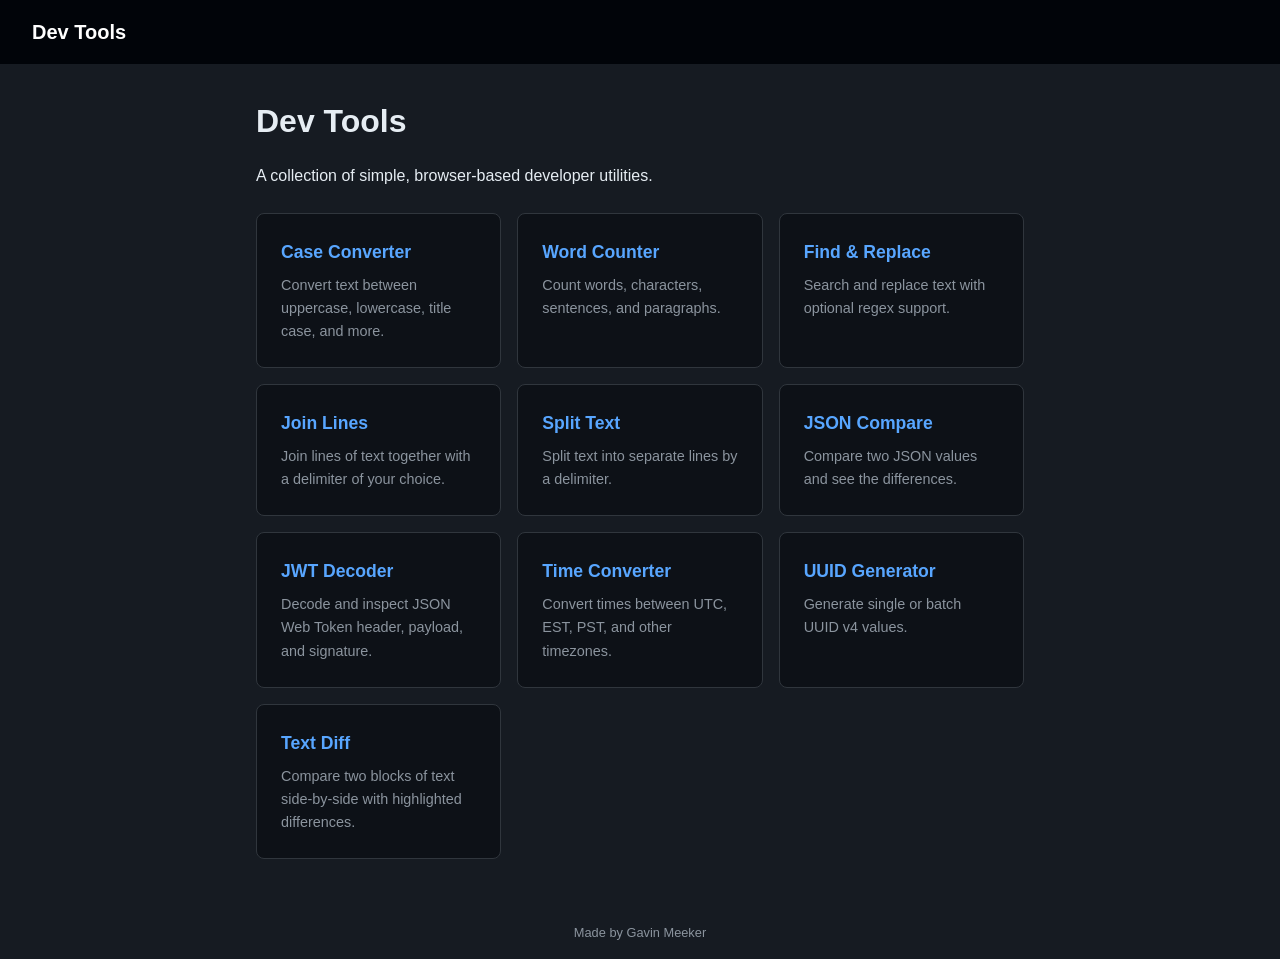
==== index.html @ 6269733f "init commit" ====
<!DOCTYPE html>
<html lang="en">
<head>
  <meta charset="UTF-8">
  <meta name="viewport" content="width=device-width, initial-scale=1.0">
  <title>Dev Tools</title>
  <link rel="stylesheet" href="styles.css">
</head>
<body>
  <header>
    <span class="site-title">Dev Tools</span>
  </header>

  <main>
    <h1>Dev Tools</h1>
    <p>A collection of simple, browser-based developer utilities.</p>

    <div class="tool-grid">
      <a class="tool-card" href="tools/case-converter.html">
        <h2>Case Converter</h2>
        <p>Convert text between uppercase, lowercase, title case, and more.</p>
      </a>
      <a class="tool-card" href="tools/word-counter.html">
        <h2>Word Counter</h2>
        <p>Count words, characters, sentences, and paragraphs.</p>
      </a>
      <a class="tool-card" href="tools/find-and-replace.html">
        <h2>Find &amp; Replace</h2>
        <p>Search and replace text with optional regex support.</p>
      </a>
      <a class="tool-card" href="tools/join-lines.html">
        <h2>Join Lines</h2>
        <p>Join lines of text together with a delimiter of your choice.</p>
      </a>
      <a class="tool-card" href="tools/split-text.html">
        <h2>Split Text</h2>
        <p>Split text into separate lines by a delimiter.</p>
      </a>
      <a class="tool-card" href="tools/json-compare.html">
        <h2>JSON Compare</h2>
        <p>Compare two JSON values and see the differences.</p>
      </a>
      <a class="tool-card" href="tools/jwt-decoder.html">
        <h2>JWT Decoder</h2>
        <p>Decode and inspect JSON Web Token header, payload, and signature.</p>
      </a>
      <a class="tool-card" href="tools/time-converter.html">
        <h2>Time Converter</h2>
        <p>Convert times between UTC, EST, PST, and other timezones.</p>
      </a>
      <a class="tool-card" href="tools/uuid-generator.html">
        <h2>UUID Generator</h2>
        <p>Generate single or batch UUID v4 values.</p>
      </a>
      <a class="tool-card" href="tools/text-diff.html">
        <h2>Text Diff</h2>
        <p>Compare two blocks of text side-by-side with highlighted differences.</p>
      </a>
    </div>
  </main>
<footer>Made by Gavin Meeker</footer>
</body>
</html>
---- styles.css ----
*,
*::before,
*::after {
  box-sizing: border-box;
  margin: 0;
  padding: 0;
}

:root {
  --color-bg: #161b22;
  --color-surface: #0d1117;
  --color-primary: #010409;
  --color-accent: #58a6ff;
  --color-accent-hover: #79b8ff;
  --color-text: #e6edf3;
  --color-text-light: #8b949e;
  --color-border: #30363d;
  --radius: 8px;
}

body {
  font-family: -apple-system, BlinkMacSystemFont, "Segoe UI", Roboto, Helvetica, Arial, sans-serif;
  background: var(--color-bg);
  color: var(--color-text);
  line-height: 1.6;
  min-height: 100vh;
}

header {
  background: var(--color-primary);
  color: white;
  padding: 1rem 2rem;
  display: flex;
  align-items: center;
  gap: 1rem;
}

header a {
  color: white;
  text-decoration: none;
}

header .site-title {
  font-size: 1.25rem;
  font-weight: 700;
}

header nav a {
  font-size: 0.9rem;
  opacity: 0.85;
}

header nav a:hover {
  opacity: 1;
}

main {
  max-width: 800px;
  margin: 2rem auto;
  padding: 0 1rem;
}

h1 {
  margin-bottom: 1rem;
}

/* Home page tool grid */
.tool-grid {
  display: grid;
  grid-template-columns: repeat(auto-fill, minmax(220px, 1fr));
  gap: 1rem;
  margin-top: 1.5rem;
}

.tool-card {
  background: var(--color-surface);
  border: 1px solid var(--color-border);
  border-radius: var(--radius);
  padding: 1.5rem;
  text-decoration: none;
  color: var(--color-text);
  transition: box-shadow 0.15s, border-color 0.15s;
}

.tool-card:hover {
  border-color: var(--color-accent);
  box-shadow: 0 2px 8px rgba(0, 0, 0, 0.4);
}

.tool-card h2 {
  font-size: 1.1rem;
  margin-bottom: 0.5rem;
  color: var(--color-accent);
}

.tool-card p {
  font-size: 0.9rem;
  color: var(--color-text-light);
}

/* Tool page shared styles */
.tool-container {
  background: var(--color-surface);
  border: 1px solid var(--color-border);
  border-radius: var(--radius);
  padding: 2rem;
}

textarea {
  width: 100%;
  min-height: 150px;
  padding: 0.75rem;
  border: 1px solid var(--color-border);
  border-radius: var(--radius);
  font-family: monospace;
  font-size: 0.95rem;
  resize: vertical;
  margin-bottom: 1rem;
  background: var(--color-bg);
  color: var(--color-text);
}

textarea:focus {
  outline: none;
  border-color: var(--color-accent);
}

input[type="text"] {
  background: var(--color-bg);
  color: var(--color-text);
}

.output-area pre {
  color: var(--color-text);
}

button {
  background: var(--color-accent);
  color: white;
  border: none;
  padding: 0.6rem 1.25rem;
  border-radius: var(--radius);
  font-size: 0.95rem;
  cursor: pointer;
  transition: background 0.15s;
}

button:hover {
  background: var(--color-accent-hover);
}

.btn-row {
  display: flex;
  gap: 0.5rem;
  flex-wrap: wrap;
  margin-bottom: 1rem;
}

label {
  display: block;
  font-weight: 600;
  margin-bottom: 0.35rem;
}

.output-area {
  margin-top: 1rem;
}

.output-area pre {
  background: var(--color-bg);
  border: 1px solid var(--color-border);
  border-radius: var(--radius);
  padding: 0.75rem;
  white-space: pre-wrap;
  word-wrap: break-word;
  font-size: 0.95rem;
  min-height: 80px;
}

footer {
  text-align: center;
  padding: 2rem 1rem 1rem;
  font-size: 0.8rem;
  color: var(--color-text-light);
}
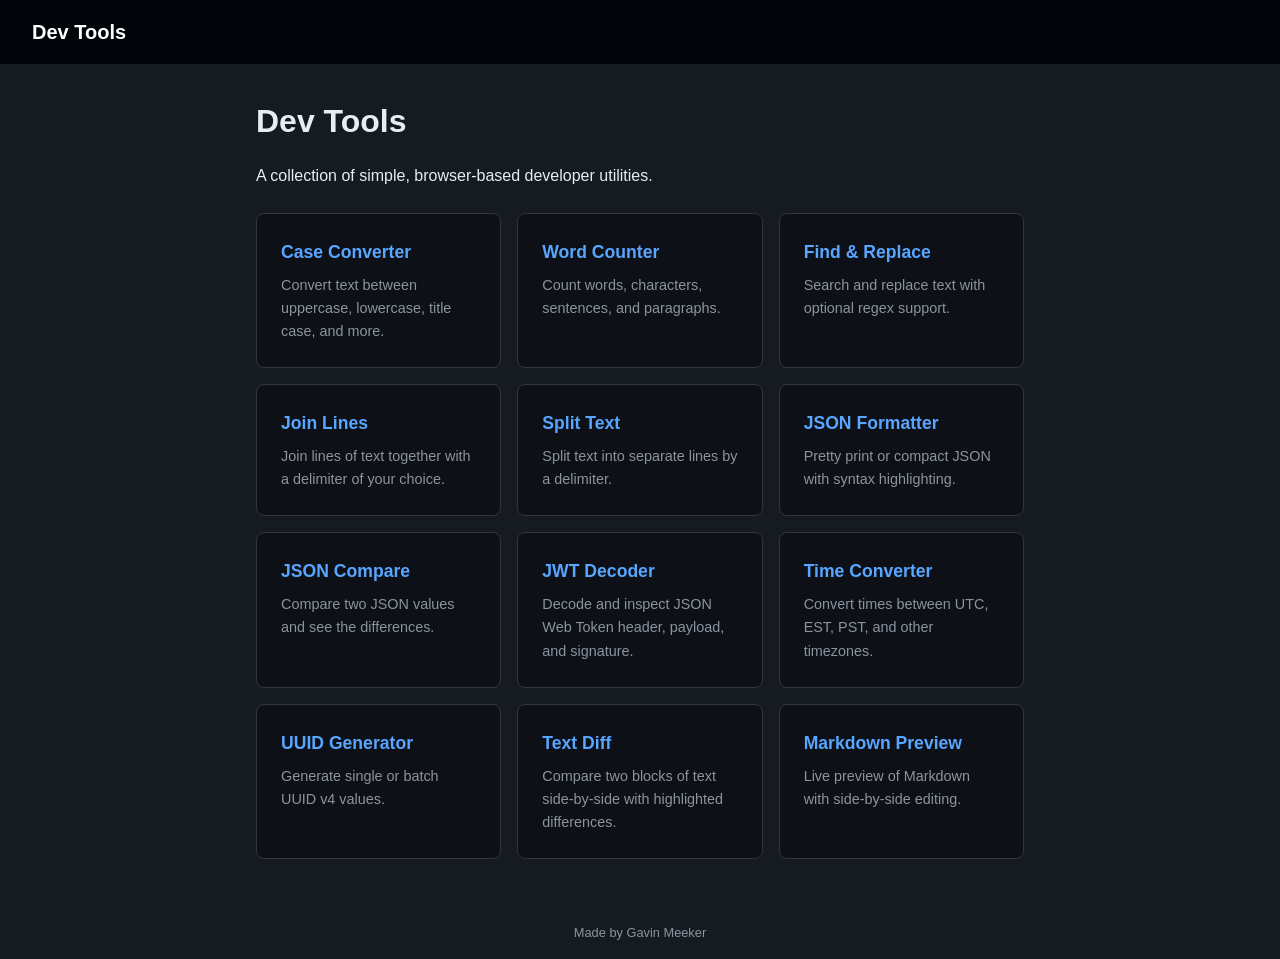
==== commit 52de5375: "add json formatter and md preview" ====
--- a/index.html
+++ b/index.html
@@ -36,6 +36,10 @@
         <h2>Split Text</h2>
         <p>Split text into separate lines by a delimiter.</p>
       </a>
+      <a class="tool-card" href="tools/json-formatter.html">
+        <h2>JSON Formatter</h2>
+        <p>Pretty print or compact JSON with syntax highlighting.</p>
+      </a>
       <a class="tool-card" href="tools/json-compare.html">
         <h2>JSON Compare</h2>
         <p>Compare two JSON values and see the differences.</p>
@@ -56,6 +60,10 @@
         <h2>Text Diff</h2>
         <p>Compare two blocks of text side-by-side with highlighted differences.</p>
       </a>
+      <a class="tool-card" href="tools/markdown-preview.html">
+        <h2>Markdown Preview</h2>
+        <p>Live preview of Markdown with side-by-side editing.</p>
+      </a>
     </div>
   </main>
 <footer>Made by Gavin Meeker</footer>
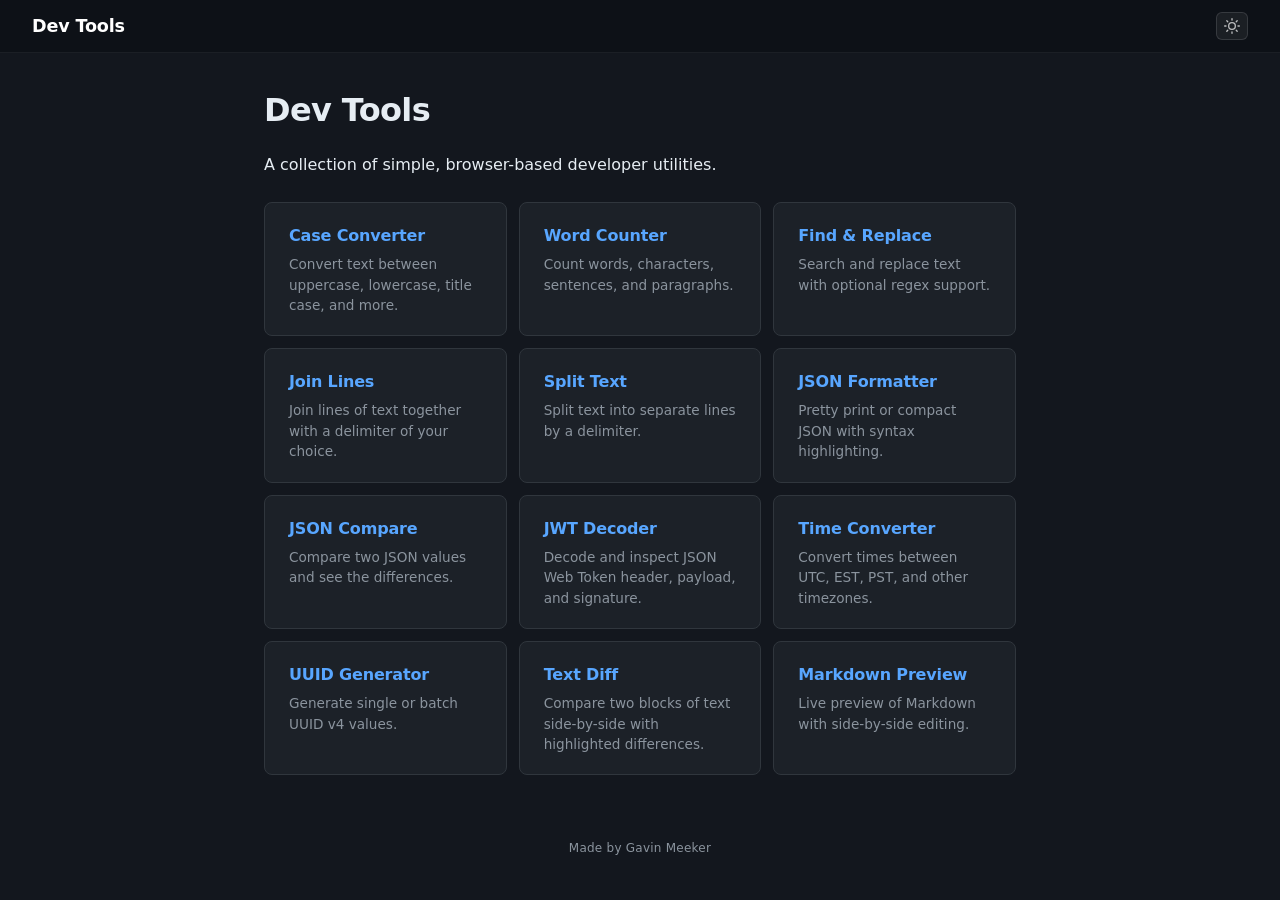
==== commit d3e19850: "bunch of stuff" ====
--- a/index.html
+++ b/index.html
@@ -4,11 +4,14 @@
   <meta charset="UTF-8">
   <meta name="viewport" content="width=device-width, initial-scale=1.0">
   <title>Dev Tools</title>
+  <link rel="icon" href="favicon.svg" type="image/svg+xml">
   <link rel="stylesheet" href="styles.css">
 </head>
 <body>
   <header>
     <span class="site-title">Dev Tools</span>
+    <span class="header-spacer"></span>
+    <button class="theme-toggle" id="theme-toggle" title="Toggle theme"></button>
   </header>
 
   <main>
@@ -66,6 +69,7 @@
       </a>
     </div>
   </main>
-<footer>Made by Gavin Meeker</footer>
+  <footer>Made by Gavin Meeker</footer>
+  <script src="shared.js"></script>
 </body>
 </html>
--- a/styles.css
+++ b/styles.css
@@ -6,33 +6,117 @@
   padding: 0;
 }
 
+/* ---- Theme variables ---- */
 :root {
-  --color-bg: #161b22;
-  --color-surface: #0d1117;
-  --color-primary: #010409;
+  --color-bg: #13171e;
+  --color-surface: #1c2128;
+  --color-primary: #0d1117;
   --color-accent: #58a6ff;
   --color-accent-hover: #79b8ff;
   --color-text: #e6edf3;
   --color-text-light: #8b949e;
   --color-border: #30363d;
+  --color-shadow: rgba(0, 0, 0, 0.4);
   --radius: 8px;
+
+  /* Code blocks */
+  --color-code-bg: #161b22;
+  --color-code-inline: #f0883e;
+
+  /* Diff */
+  --color-diff-added-bg: #0f2d1a;
+  --color-diff-added-num: #133a1f;
+  --color-diff-added-text: #3fb950;
+  --color-diff-removed-bg: #3d1214;
+  --color-diff-removed-num: #4d1519;
+  --color-diff-removed-text: #f85149;
+  --color-diff-empty: #161b22;
+
+  /* JSON syntax */
+  --color-json-key: #ffb074;
+  --color-json-string: #a5d6ff;
+  --color-json-number: #79c0ff;
+  --color-json-bool: #f85149;
+  --color-json-null: #8b949e;
+
+  /* JWT panels */
+  --color-jwt-header-bg: #1e3a5f;
+  --color-jwt-header-text: #79b8ff;
+  --color-jwt-payload-bg: #2d1b69;
+  --color-jwt-payload-text: #b392f0;
+  --color-jwt-signature-bg: #5c1a3e;
+  --color-jwt-signature-text: #f097b2;
+
+  /* Status */
+  --color-error: #f85149;
+  --color-success: #3fb950;
+  --color-success-bg: #0f2d1a;
+  --color-error-bg: #3d1214;
+}
+
+[data-theme="light"] {
+  --color-bg: #f0f2f5;
+  --color-surface: #ffffff;
+  --color-primary: #1c2128;
+  --color-accent: #2563eb;
+  --color-accent-hover: #1d4ed8;
+  --color-text: #1f2937;
+  --color-text-light: #6b7280;
+  --color-border: #d1d5db;
+  --color-shadow: rgba(0, 0, 0, 0.08);
+
+  /* Code blocks */
+  --color-code-bg: #f6f8fa;
+  --color-code-inline: #d35400;
+
+  /* Diff */
+  --color-diff-added-bg: #dafbe1;
+  --color-diff-added-num: #c6f2cf;
+  --color-diff-added-text: #116329;
+  --color-diff-removed-bg: #ffebe9;
+  --color-diff-removed-num: #ffd7d5;
+  --color-diff-removed-text: #82071e;
+  --color-diff-empty: #f6f8fa;
+
+  /* JSON syntax */
+  --color-json-key: #953800;
+  --color-json-string: #0550ae;
+  --color-json-number: #0550ae;
+  --color-json-bool: #cf222e;
+  --color-json-null: #6e7781;
+
+  /* JWT panels */
+  --color-jwt-header-bg: #dbeafe;
+  --color-jwt-header-text: #1e40af;
+  --color-jwt-payload-bg: #ede9fe;
+  --color-jwt-payload-text: #5b21b6;
+  --color-jwt-signature-bg: #fce7f3;
+  --color-jwt-signature-text: #9d174d;
+
+  /* Status */
+  --color-error: #dc2626;
+  --color-success: #16a34a;
+  --color-success-bg: #dcfce7;
+  --color-error-bg: #fef2f2;
 }
 
 body {
-  font-family: -apple-system, BlinkMacSystemFont, "Segoe UI", Roboto, Helvetica, Arial, sans-serif;
+  font-family: -apple-system, BlinkMacSystemFont, "Segoe UI", system-ui, Roboto, Helvetica, Arial, sans-serif;
   background: var(--color-bg);
   color: var(--color-text);
   line-height: 1.6;
   min-height: 100vh;
 }
 
+/* ---- Header ---- */
 header {
   background: var(--color-primary);
   color: white;
-  padding: 1rem 2rem;
+  padding: 0.75rem 2rem;
   display: flex;
   align-items: center;
   gap: 1rem;
+  border-bottom: 1px solid rgba(255, 255, 255, 0.06);
 }
 
 header a {
@@ -41,34 +125,141 @@
 }
 
 header .site-title {
-  font-size: 1.25rem;
+  font-size: 1.1rem;
   font-weight: 700;
-}
-
-header nav a {
-  font-size: 0.9rem;
-  opacity: 0.85;
-}
-
-header nav a:hover {
+  letter-spacing: -0.01em;
+}
+
+header .back-link {
+  display: flex;
+  align-items: center;
+  gap: 0.35rem;
+  font-size: 0.85rem;
+  opacity: 0.7;
+  transition: opacity 0.15s;
+}
+
+header .back-link:hover {
   opacity: 1;
 }
 
+header .back-link svg {
+  width: 15px;
+  height: 15px;
+  fill: none;
+  stroke: currentColor;
+  stroke-width: 2;
+  stroke-linecap: round;
+  stroke-linejoin: round;
+}
+
+.header-spacer {
+  flex: 1;
+}
+
+/* Theme toggle */
+.theme-toggle {
+  background: rgba(255, 255, 255, 0.06);
+  border: 1px solid rgba(255, 255, 255, 0.12);
+  border-radius: 6px;
+  padding: 5px 7px;
+  cursor: pointer;
+  color: rgba(255, 255, 255, 0.7);
+  display: flex;
+  align-items: center;
+  justify-content: center;
+  transition: background 0.15s, color 0.15s, border-color 0.15s;
+  line-height: 1;
+}
+
+.theme-toggle:hover {
+  background: rgba(255, 255, 255, 0.1);
+  border-color: rgba(255, 255, 255, 0.25);
+  color: white;
+}
+
+.theme-toggle svg {
+  width: 16px;
+  height: 16px;
+  fill: none;
+  stroke: currentColor;
+  stroke-width: 2;
+  stroke-linecap: round;
+  stroke-linejoin: round;
+}
+
+/* ---- Main ---- */
 main {
   max-width: 800px;
   margin: 2rem auto;
-  padding: 0 1rem;
+  padding: 0 1.5rem;
 }
 
 h1 {
   margin-bottom: 1rem;
-}
-
-/* Home page tool grid */
+  font-weight: 700;
+  letter-spacing: -0.02em;
+}
+
+/* ---- Page title bar with share button ---- */
+.page-title-bar {
+  display: flex;
+  align-items: center;
+  justify-content: space-between;
+  margin-bottom: 1rem;
+}
+
+.page-title-bar h1 {
+  margin-bottom: 0;
+}
+
+/* ---- Input wrapper with clear icon ---- */
+.input-wrap {
+  position: relative;
+}
+
+.input-wrap textarea {
+  padding-right: 2.5rem;
+}
+
+.clear-icon {
+  position: absolute;
+  top: 8px;
+  right: 8px;
+  background: var(--color-surface);
+  border: 1px solid var(--color-border);
+  border-radius: 6px;
+  padding: 4px;
+  cursor: pointer;
+  color: var(--color-text-light);
+  display: flex;
+  align-items: center;
+  justify-content: center;
+  transition: color 0.15s, border-color 0.15s, background 0.15s;
+  line-height: 1;
+}
+
+.clear-icon:hover {
+  color: var(--color-error);
+  border-color: var(--color-error);
+  background: var(--color-bg);
+}
+
+.clear-icon svg {
+  width: 14px;
+  height: 14px;
+  fill: none;
+  stroke: currentColor;
+  stroke-width: 2;
+  stroke-linecap: round;
+  stroke-linejoin: round;
+}
+
+/* ---- Home page tool grid ---- */
 .tool-grid {
   display: grid;
-  grid-template-columns: repeat(auto-fill, minmax(220px, 1fr));
-  gap: 1rem;
+  grid-template-columns: repeat(auto-fill, minmax(240px, 1fr));
+  gap: 0.75rem;
   margin-top: 1.5rem;
 }
 
@@ -76,34 +267,38 @@
   background: var(--color-surface);
   border: 1px solid var(--color-border);
   border-radius: var(--radius);
-  padding: 1.5rem;
+  padding: 1.25rem 1.5rem;
   text-decoration: none;
   color: var(--color-text);
-  transition: box-shadow 0.15s, border-color 0.15s;
+  transition: border-color 0.2s, box-shadow 0.2s, transform 0.2s;
 }
 
 .tool-card:hover {
   border-color: var(--color-accent);
-  box-shadow: 0 2px 8px rgba(0, 0, 0, 0.4);
+  box-shadow: 0 4px 16px var(--color-shadow);
+  transform: translateY(-1px);
 }
 
 .tool-card h2 {
-  font-size: 1.1rem;
-  margin-bottom: 0.5rem;
+  font-size: 1rem;
+  font-weight: 600;
+  margin-bottom: 0.35rem;
   color: var(--color-accent);
+  letter-spacing: -0.01em;
 }
 
 .tool-card p {
-  font-size: 0.9rem;
-  color: var(--color-text-light);
-}
-
-/* Tool page shared styles */
+  font-size: 0.85rem;
+  color: var(--color-text-light);
+  line-height: 1.5;
+}
+
+/* ---- Tool page shared styles ---- */
 .tool-container {
   background: var(--color-surface);
   border: 1px solid var(--color-border);
   border-radius: var(--radius);
-  padding: 2rem;
+  padding: 1.5rem;
 }
 
 textarea {
@@ -112,22 +307,47 @@
   padding: 0.75rem;
   border: 1px solid var(--color-border);
   border-radius: var(--radius);
-  font-family: monospace;
-  font-size: 0.95rem;
+  font-family: ui-monospace, "SF Mono", "Cascadia Code", Menlo, Consolas, monospace;
+  font-size: 0.9rem;
   resize: vertical;
   margin-bottom: 1rem;
   background: var(--color-bg);
   color: var(--color-text);
+  transition: border-color 0.15s, box-shadow 0.15s;
 }
 
 textarea:focus {
   outline: none;
   border-color: var(--color-accent);
-}
-
-input[type="text"] {
-  background: var(--color-bg);
-  color: var(--color-text);
+  box-shadow: 0 0 0 3px rgba(88, 166, 255, 0.15);
+}
+
+[data-theme="light"] textarea:focus {
+  box-shadow: 0 0 0 3px rgba(37, 99, 235, 0.12);
+}
+
+input[type="text"],
+input[type="number"],
+select {
+  background: var(--color-bg);
+  color: var(--color-text);
+  border: 1px solid var(--color-border);
+  border-radius: var(--radius);
+  transition: border-color 0.15s, box-shadow 0.15s;
+}
+
+input[type="text"]:focus,
+input[type="number"]:focus,
+select:focus {
+  outline: none;
+  border-color: var(--color-accent);
+  box-shadow: 0 0 0 3px rgba(88, 166, 255, 0.15);
+}
+
+[data-theme="light"] input[type="text"]:focus,
+[data-theme="light"] input[type="number"]:focus,
+[data-theme="light"] select:focus {
+  box-shadow: 0 0 0 3px rgba(37, 99, 235, 0.12);
 }
 
 .output-area pre {
@@ -138,15 +358,20 @@
   background: var(--color-accent);
   color: white;
   border: none;
-  padding: 0.6rem 1.25rem;
-  border-radius: var(--radius);
-  font-size: 0.95rem;
+  padding: 0.5rem 1.1rem;
+  border-radius: 6px;
+  font-size: 0.9rem;
+  font-weight: 500;
   cursor: pointer;
-  transition: background 0.15s;
+  transition: background 0.15s, transform 0.1s;
 }
 
 button:hover {
   background: var(--color-accent-hover);
+}
+
+button:active {
+  transform: scale(0.97);
 }
 
 .btn-row {
@@ -159,7 +384,11 @@
 label {
   display: block;
   font-weight: 600;
+  font-size: 0.85rem;
   margin-bottom: 0.35rem;
+  color: var(--color-text-light);
+  letter-spacing: 0.01em;
+  text-transform: uppercase;
 }
 
 .output-area {
@@ -173,13 +402,187 @@
   padding: 0.75rem;
   white-space: pre-wrap;
   word-wrap: break-word;
-  font-size: 0.95rem;
+  font-family: ui-monospace, "SF Mono", "Cascadia Code", Menlo, Consolas, monospace;
+  font-size: 0.9rem;
   min-height: 80px;
 }
 
+/* ---- Copy icon ---- */
+.output-wrap {
+  position: relative;
+}
+
+.copy-icon {
+  position: absolute;
+  top: 8px;
+  right: 8px;
+  background: var(--color-surface);
+  border: 1px solid var(--color-border);
+  border-radius: 6px;
+  padding: 5px;
+  cursor: pointer;
+  color: var(--color-text-light);
+  display: flex;
+  align-items: center;
+  justify-content: center;
+  transition: color 0.15s, border-color 0.15s, background 0.15s;
+  line-height: 1;
+}
+
+.copy-icon:hover {
+  color: var(--color-text);
+  border-color: var(--color-text-light);
+  background: var(--color-bg);
+}
+
+.copy-icon.copied {
+  color: var(--color-success);
+  border-color: var(--color-success);
+}
+
+.copy-icon svg {
+  width: 15px;
+  height: 15px;
+  fill: none;
+  stroke: currentColor;
+  stroke-width: 2;
+  stroke-linecap: round;
+  stroke-linejoin: round;
+}
+
+/* ---- Clear / secondary button ---- */
+.btn-clear {
+  background: transparent;
+  color: var(--color-text-light);
+  border: 1px solid var(--color-border);
+  padding: 0.5rem 1rem;
+  font-size: 0.85rem;
+}
+
+.btn-clear:hover {
+  color: var(--color-text);
+  border-color: var(--color-text-light);
+  background: transparent;
+}
+
+/* ---- Toast ---- */
+.toast {
+  position: fixed;
+  top: 1rem;
+  right: 1rem;
+  transform: translateX(20px);
+  background: var(--color-surface);
+  color: var(--color-text);
+  border: 1px solid var(--color-border);
+  border-radius: var(--radius);
+  padding: 0.55rem 1.1rem;
+  font-size: 0.85rem;
+  opacity: 0;
+  pointer-events: none;
+  transition: opacity 0.2s, transform 0.2s;
+  z-index: 1000;
+  box-shadow: 0 8px 24px var(--color-shadow);
+}
+
+.toast.show {
+  opacity: 1;
+  transform: translateX(0);
+}
+
+/* ---- Footer ---- */
 footer {
   text-align: center;
-  padding: 2rem 1rem 1rem;
+  padding: 2rem 1rem 1.5rem;
+  font-size: 0.75rem;
+  color: var(--color-text-light);
+  letter-spacing: 0.02em;
+}
+
+/* ---- Shared status colors ---- */
+.error-msg {
+  color: var(--color-error);
+  font-weight: 600;
+  margin-top: 0.5rem;
+}
+
+.match-msg {
+  color: var(--color-success);
+  font-weight: 600;
+  margin-top: 0.5rem;
+}
+
+/* ---- Shared diff styles ---- */
+.diff-view {
+  display: grid;
+  grid-template-columns: 1fr 1fr;
+  border: 1px solid var(--color-border);
+  border-radius: var(--radius);
+  overflow: auto;
+  margin-top: 0.5rem;
+}
+
+.diff-side {
+  overflow: auto;
+}
+
+.diff-side:first-child {
+  border-right: 2px solid var(--color-border);
+}
+
+.diff-side-header {
+  font-family: ui-monospace, "SF Mono", "Cascadia Code", Menlo, Consolas, monospace;
   font-size: 0.8rem;
-  color: var(--color-text-light);
-}
+  font-weight: 600;
+  padding: 6px 10px;
+  background: var(--color-bg);
+  border-bottom: 1px solid var(--color-border);
+  color: var(--color-text-light);
+}
+
+.diff-line {
+  display: flex;
+  white-space: pre;
+  line-height: 1.5;
+  font-family: ui-monospace, "SF Mono", "Cascadia Code", Menlo, Consolas, monospace;
+  font-size: 0.85rem;
+  min-height: 1.5em;
+}
+
+.diff-line-num {
+  width: 36px;
+  min-width: 36px;
+  text-align: right;
+  padding: 0 6px 0 4px;
+  color: var(--color-text-light);
+  user-select: none;
+  border-right: 1px solid var(--color-border);
+}
+
+.diff-line-content {
+  padding: 0 8px;
+  flex: 1;
+}
+
+.diff-line.added { background: var(--color-diff-added-bg); }
+.diff-line.added .diff-line-num { background: var(--color-diff-added-num); color: var(--color-diff-added-text); }
+.diff-line.added .diff-line-content { color: var(--color-diff-added-text); }
+
+.diff-line.removed { background: var(--color-diff-removed-bg); }
+.diff-line.removed .diff-line-num { background: var(--color-diff-removed-num); color: var(--color-diff-removed-text); }
+.diff-line.removed .diff-line-content { color: var(--color-diff-removed-text); }
+
+.diff-line.empty { background: var(--color-diff-empty); }
+.diff-line.empty .diff-line-num { background: var(--color-diff-empty); }
+
+.diff-line.unchanged { background: var(--color-surface); }
+
+.diff-summary { margin-bottom: 0.5rem; }
+.diff-stat-added { color: var(--color-diff-added-text); }
+.diff-stat-removed { color: var(--color-diff-removed-text); }
+
+/* ---- Shared JSON syntax colors ---- */
+.json-key { color: var(--color-json-key); }
+.json-string { color: var(--color-json-string); }
+.json-number { color: var(--color-json-number); }
+.json-bool { color: var(--color-json-bool); }
+.json-null { color: var(--color-json-null); }
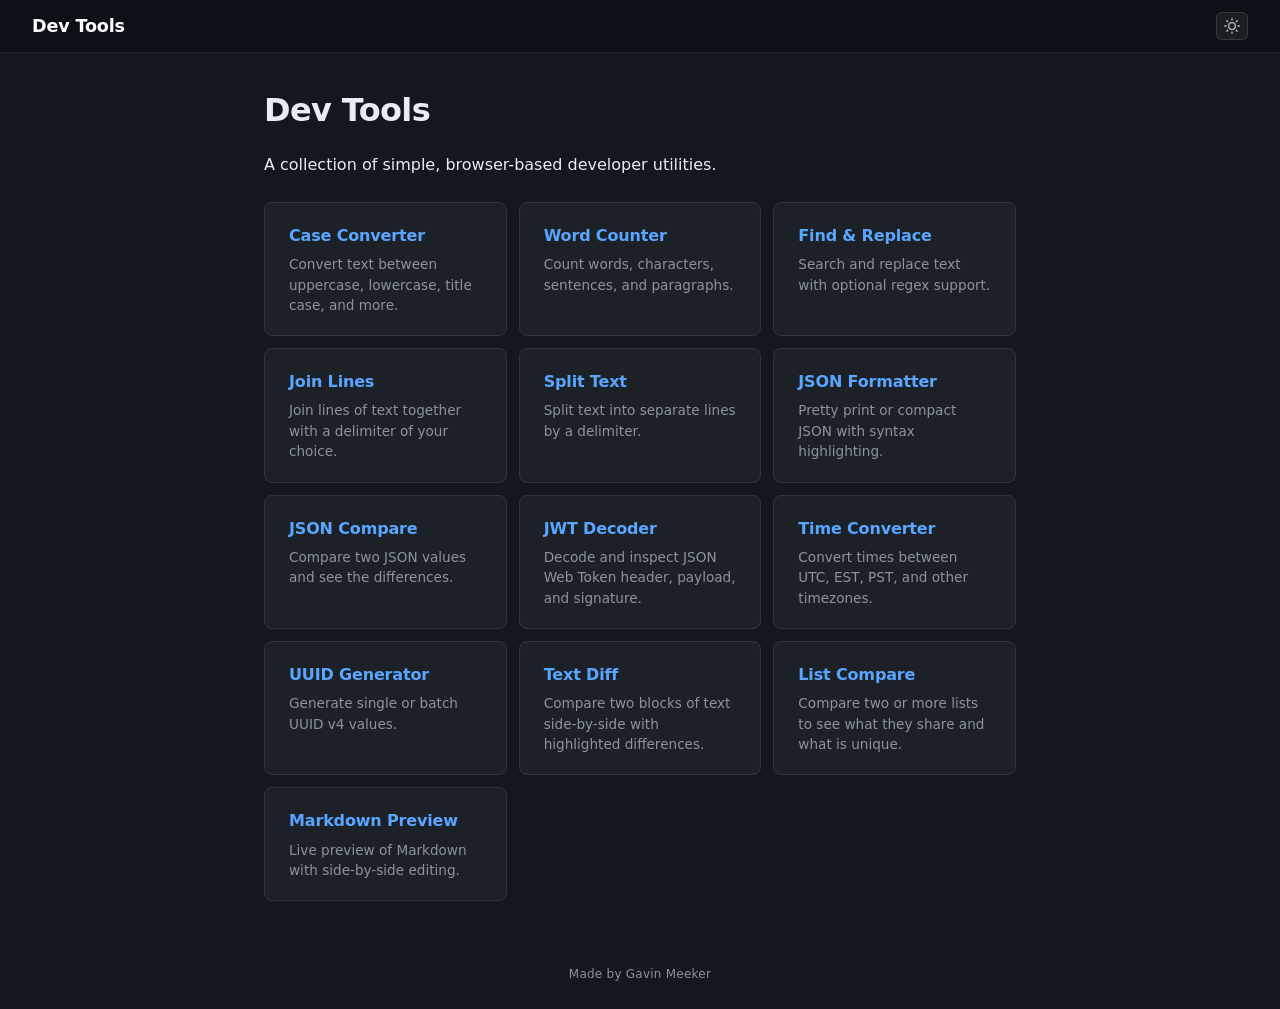
==== commit e0a841b5: "add list compare tool for set comparison across 2-5 lists Compares newline-separated lists as sets, " ====
--- a/index.html
+++ b/index.html
@@ -63,6 +63,10 @@
         <h2>Text Diff</h2>
         <p>Compare two blocks of text side-by-side with highlighted differences.</p>
       </a>
+      <a class="tool-card" href="tools/list-compare.html">
+        <h2>List Compare</h2>
+        <p>Compare two or more lists to see what they share and what is unique.</p>
+      </a>
       <a class="tool-card" href="tools/markdown-preview.html">
         <h2>Markdown Preview</h2>
         <p>Live preview of Markdown with side-by-side editing.</p>
--- a/styles.css
+++ b/styles.css
@@ -27,9 +27,11 @@
   --color-diff-added-bg: #0f2d1a;
   --color-diff-added-num: #133a1f;
   --color-diff-added-text: #3fb950;
+  --color-diff-added-char: rgba(63, 185, 100, 0.4);
   --color-diff-removed-bg: #3d1214;
   --color-diff-removed-num: #4d1519;
   --color-diff-removed-text: #f85149;
+  --color-diff-removed-char: rgba(248, 81, 73, 0.4);
   --color-diff-empty: #161b22;
 
   /* JSON syntax */
@@ -73,9 +75,11 @@
   --color-diff-added-bg: #dafbe1;
   --color-diff-added-num: #c6f2cf;
   --color-diff-added-text: #116329;
+  --color-diff-added-char: rgba(17, 99, 41, 0.25);
   --color-diff-removed-bg: #ffebe9;
   --color-diff-removed-num: #ffd7d5;
   --color-diff-removed-text: #82071e;
+  --color-diff-removed-char: rgba(130, 7, 30, 0.25);
   --color-diff-empty: #f6f8fa;
 
   /* JSON syntax */
@@ -580,6 +584,18 @@
 .diff-stat-added { color: var(--color-diff-added-text); }
 .diff-stat-removed { color: var(--color-diff-removed-text); }
 
+/* Intra-line char highlights inside a paired removed/added line */
+.diff-char-removed {
+  background: var(--color-diff-removed-char);
+  border-radius: 2px;
+  font-weight: 600;
+}
+.diff-char-added {
+  background: var(--color-diff-added-char);
+  border-radius: 2px;
+  font-weight: 600;
+}
+
 /* ---- Shared JSON syntax colors ---- */
 .json-key { color: var(--color-json-key); }
 .json-string { color: var(--color-json-string); }
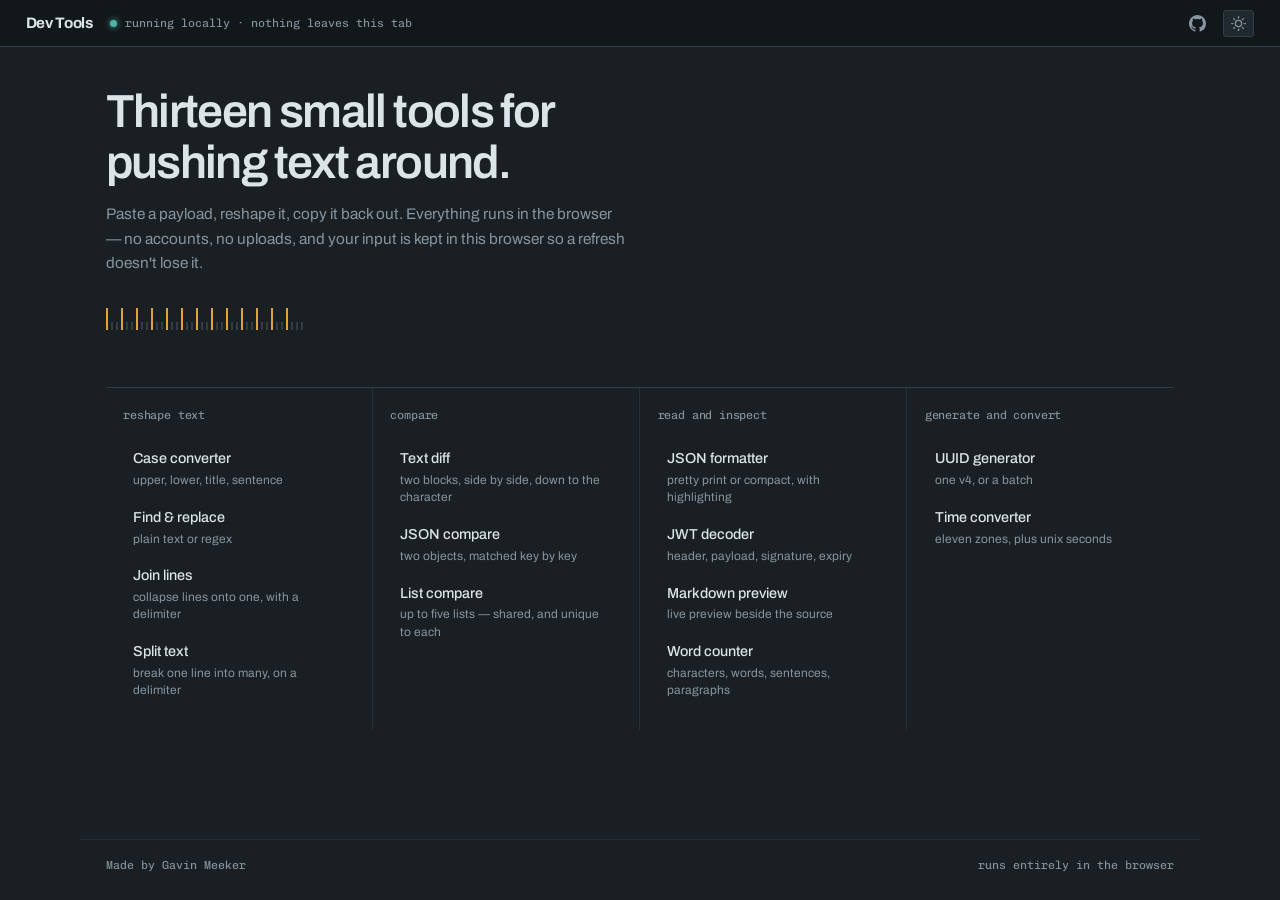
==== commit d6c2db8c: "Redesign site around an instrument-panel visual language The site had no identity of its own: it bor" ====
--- a/index.html
+++ b/index.html
@@ -5,75 +5,66 @@
   <meta name="viewport" content="width=device-width, initial-scale=1.0">
   <title>Dev Tools</title>
   <link rel="icon" href="favicon.svg" type="image/svg+xml">
+  <link rel="preconnect" href="https://fonts.googleapis.com">
+  <link rel="preconnect" href="https://fonts.gstatic.com" crossorigin>
+  <link href="https://fonts.googleapis.com/css2?family=Archivo:wght@400;500;600;700&family=Chivo+Mono:wght@300;400;500&display=swap" rel="stylesheet">
   <link rel="stylesheet" href="styles.css">
 </head>
 <body>
   <header>
     <span class="site-title">Dev Tools</span>
+    <span class="rail-status">running locally · nothing leaves this tab</span>
     <span class="header-spacer"></span>
+    <a class="rail-link" href="https://github.com/gavin-meeker/dev-tools" target="_blank" rel="noopener" title="Source on GitHub" aria-label="Source on GitHub"><svg viewBox="0 0 16 16" aria-hidden="true"><path d="M8 0C3.58 0 0 3.58 0 8c0 3.54 2.29 6.53 5.47 7.59.4.07.55-.17.55-.38 0-.19-.01-.82-.01-1.49-2.01.37-2.53-.49-2.69-.94-.09-.23-.48-.94-.82-1.13-.28-.15-.68-.52-.01-.53.63-.01 1.08.58 1.23.82.72 1.21 1.87.87 2.33.66.07-.52.28-.87.51-1.07-1.78-.2-3.64-.89-3.64-3.95 0-.87.31-1.59.82-2.15-.08-.2-.36-1.02.08-2.12 0 0 .67-.21 2.2.82.64-.18 1.32-.27 2-.27s1.36.09 2 .27c1.53-1.04 2.2-.82 2.2-.82.44 1.1.16 1.92.08 2.12.51.56.82 1.27.82 2.15 0 3.07-1.87 3.75-3.65 3.95.29.25.54.73.54 1.48 0 1.07-.01 1.93-.01 2.2 0 .21.15.46.55.38A8.01 8.01 0 0 0 16 8c0-4.42-3.58-8-8-8Z"/></svg></a>
     <button class="theme-toggle" id="theme-toggle" title="Toggle theme"></button>
   </header>
 
   <main>
-    <h1>Dev Tools</h1>
-    <p>A collection of simple, browser-based developer utilities.</p>
+    <section class="hero">
+      <h1>Thirteen small tools for pushing text around.</h1>
+      <p>Paste a payload, reshape it, copy it back out. Everything runs in the browser — no accounts, no uploads, and your input is kept in this browser so a refresh doesn't lose it.</p>
+      <div class="ticks" aria-hidden="true">
+        <i class="on"></i><i></i><i></i><i class="on"></i><i></i><i></i><i class="on"></i><i></i><i></i><i class="on"></i>
+        <i></i><i></i><i class="on"></i><i></i><i></i><i class="on"></i><i></i><i></i><i class="on"></i><i></i>
+        <i></i><i class="on"></i><i></i><i></i><i class="on"></i><i></i><i></i><i class="on"></i><i></i><i></i>
+        <i class="on"></i><i></i><i></i><i class="on"></i><i></i><i></i><i class="on"></i><i></i><i></i><i></i>
+      </div>
+    </section>
 
-    <div class="tool-grid">
-      <a class="tool-card" href="tools/case-converter.html">
-        <h2>Case Converter</h2>
-        <p>Convert text between uppercase, lowercase, title case, and more.</p>
-      </a>
-      <a class="tool-card" href="tools/word-counter.html">
-        <h2>Word Counter</h2>
-        <p>Count words, characters, sentences, and paragraphs.</p>
-      </a>
-      <a class="tool-card" href="tools/find-and-replace.html">
-        <h2>Find &amp; Replace</h2>
-        <p>Search and replace text with optional regex support.</p>
-      </a>
-      <a class="tool-card" href="tools/join-lines.html">
-        <h2>Join Lines</h2>
-        <p>Join lines of text together with a delimiter of your choice.</p>
-      </a>
-      <a class="tool-card" href="tools/split-text.html">
-        <h2>Split Text</h2>
-        <p>Split text into separate lines by a delimiter.</p>
-      </a>
-      <a class="tool-card" href="tools/json-formatter.html">
-        <h2>JSON Formatter</h2>
-        <p>Pretty print or compact JSON with syntax highlighting.</p>
-      </a>
-      <a class="tool-card" href="tools/json-compare.html">
-        <h2>JSON Compare</h2>
-        <p>Compare two JSON values and see the differences.</p>
-      </a>
-      <a class="tool-card" href="tools/jwt-decoder.html">
-        <h2>JWT Decoder</h2>
-        <p>Decode and inspect JSON Web Token header, payload, and signature.</p>
-      </a>
-      <a class="tool-card" href="tools/time-converter.html">
-        <h2>Time Converter</h2>
-        <p>Convert times between UTC, EST, PST, and other timezones.</p>
-      </a>
-      <a class="tool-card" href="tools/uuid-generator.html">
-        <h2>UUID Generator</h2>
-        <p>Generate single or batch UUID v4 values.</p>
-      </a>
-      <a class="tool-card" href="tools/text-diff.html">
-        <h2>Text Diff</h2>
-        <p>Compare two blocks of text side-by-side with highlighted differences.</p>
-      </a>
-      <a class="tool-card" href="tools/list-compare.html">
-        <h2>List Compare</h2>
-        <p>Compare two or more lists to see what they share and what is unique.</p>
-      </a>
-      <a class="tool-card" href="tools/markdown-preview.html">
-        <h2>Markdown Preview</h2>
-        <p>Live preview of Markdown with side-by-side editing.</p>
-      </a>
-    </div>
+    <nav class="board">
+      <div class="col">
+        <h2>reshape text</h2>
+        <a class="sw" href="tools/case-converter.html"><span class="k">Case converter</span><small>upper, lower, title, sentence</small></a>
+        <a class="sw" href="tools/find-and-replace.html"><span class="k">Find &amp; replace</span><small>plain text or regex</small></a>
+        <a class="sw" href="tools/join-lines.html"><span class="k">Join lines</span><small>collapse lines onto one, with a delimiter</small></a>
+        <a class="sw" href="tools/split-text.html"><span class="k">Split text</span><small>break one line into many, on a delimiter</small></a>
+      </div>
+      <div class="col">
+        <h2>compare</h2>
+        <a class="sw" href="tools/text-diff.html"><span class="k">Text diff</span><small>two blocks, side by side, down to the character</small></a>
+        <a class="sw" href="tools/json-compare.html"><span class="k">JSON compare</span><small>two objects, matched key by key</small></a>
+        <a class="sw" href="tools/list-compare.html"><span class="k">List compare</span><small>up to five lists — shared, and unique to each</small></a>
+      </div>
+      <div class="col">
+        <h2>read and inspect</h2>
+        <a class="sw" href="tools/json-formatter.html"><span class="k">JSON formatter</span><small>pretty print or compact, with highlighting</small></a>
+        <a class="sw" href="tools/jwt-decoder.html"><span class="k">JWT decoder</span><small>header, payload, signature, expiry</small></a>
+        <a class="sw" href="tools/markdown-preview.html"><span class="k">Markdown preview</span><small>live preview beside the source</small></a>
+        <a class="sw" href="tools/word-counter.html"><span class="k">Word counter</span><small>characters, words, sentences, paragraphs</small></a>
+      </div>
+      <div class="col">
+        <h2>generate and convert</h2>
+        <a class="sw" href="tools/uuid-generator.html"><span class="k">UUID generator</span><small>one v4, or a batch</small></a>
+        <a class="sw" href="tools/time-converter.html"><span class="k">Time converter</span><small>eleven zones, plus unix seconds</small></a>
+      </div>
+    </nav>
   </main>
-  <footer>Made by Gavin Meeker</footer>
+
+  <footer>
+    <span>Made by Gavin Meeker</span>
+    <span>runs entirely in the browser</span>
+  </footer>
+
   <script src="shared.js"></script>
 </body>
 </html>
--- a/styles.css
+++ b/styles.css
@@ -1,3 +1,10 @@
+/* ==========================================================================
+   Dev Tools — instrument panel
+   Dark is the default theme; [data-theme="light"] overrides the tokens.
+   Variable names are kept stable because individual tool pages reference
+   them from their own inline <style> blocks.
+   ========================================================================== */
+
 *,
 *::before,
 *::after {
@@ -6,148 +13,260 @@
   padding: 0;
 }
 
-/* ---- Theme variables ---- */
 :root {
-  --color-bg: #13171e;
-  --color-surface: #1c2128;
-  --color-primary: #0d1117;
-  --color-accent: #58a6ff;
-  --color-accent-hover: #79b8ff;
-  --color-text: #e6edf3;
-  --color-text-light: #8b949e;
-  --color-border: #30363d;
-  --color-shadow: rgba(0, 0, 0, 0.4);
-  --radius: 8px;
+  /* Surfaces, from furthest back to deepest recess */
+  --color-bg: #1a1f23;
+  --color-surface: #212930;
+  --color-recess: #12171a;
+  --color-primary: #12171a;
+
+  /* Edges */
+  --color-border: #323c44;
+  --color-border-soft: #262f36;
+
+  /* Type */
+  --color-text: #dde4e8;
+  --color-text-light: #8695a0;
+
+  /* Instrument amber — the one saturated colour in the panel */
+  --color-accent: #e3a13c;
+  --color-accent-hover: #efb257;
+  --color-accent-wash: rgba(227, 161, 60, 0.13);
+  --color-accent-ink: #12171a;
+
+  --color-shadow: rgba(0, 0, 0, 0.45);
+
+  /* Geometry: two radii only — controls and panels */
+  --radius: 4px;
+  --radius-sm: 3px;
+
+  /* Type stacks */
+  --font-sans: "Archivo", system-ui, -apple-system, BlinkMacSystemFont, "Segoe UI", Roboto, Helvetica, Arial, sans-serif;
+  --font-mono: "Chivo Mono", ui-monospace, "SF Mono", "Cascadia Code", Menlo, Consolas, monospace;
 
   /* Code blocks */
-  --color-code-bg: #161b22;
-  --color-code-inline: #f0883e;
-
-  /* Diff */
-  --color-diff-added-bg: #0f2d1a;
-  --color-diff-added-num: #133a1f;
-  --color-diff-added-text: #3fb950;
-  --color-diff-added-char: rgba(63, 185, 100, 0.4);
-  --color-diff-removed-bg: #3d1214;
-  --color-diff-removed-num: #4d1519;
-  --color-diff-removed-text: #f85149;
-  --color-diff-removed-char: rgba(248, 81, 73, 0.4);
-  --color-diff-empty: #161b22;
+  --color-code-bg: #12171a;
+  --color-code-inline: #e3a13c;
+
+  /* Diff — teal reads as added, rose as removed, in both themes */
+  --color-diff-added-bg: rgba(79, 179, 166, 0.14);
+  --color-diff-added-num: rgba(79, 179, 166, 0.24);
+  --color-diff-added-text: #4fb3a6;
+  --color-diff-added-char: rgba(79, 179, 166, 0.42);
+  --color-diff-removed-bg: rgba(217, 106, 106, 0.14);
+  --color-diff-removed-num: rgba(217, 106, 106, 0.24);
+  --color-diff-removed-text: #d96a6a;
+  --color-diff-removed-char: rgba(217, 106, 106, 0.42);
+  --color-diff-empty: #171c20;
 
   /* JSON syntax */
-  --color-json-key: #ffb074;
-  --color-json-string: #a5d6ff;
-  --color-json-number: #79c0ff;
-  --color-json-bool: #f85149;
-  --color-json-null: #8b949e;
+  --color-json-key: #e3a13c;
+  --color-json-string: #7fc4b9;
+  --color-json-number: #8fb8d8;
+  --color-json-bool: #d96a6a;
+  --color-json-null: #8695a0;
 
   /* JWT panels */
-  --color-jwt-header-bg: #1e3a5f;
-  --color-jwt-header-text: #79b8ff;
-  --color-jwt-payload-bg: #2d1b69;
-  --color-jwt-payload-text: #b392f0;
-  --color-jwt-signature-bg: #5c1a3e;
-  --color-jwt-signature-text: #f097b2;
+  --color-jwt-header-bg: rgba(143, 184, 216, 0.12);
+  --color-jwt-header-text: #8fb8d8;
+  --color-jwt-payload-bg: rgba(227, 161, 60, 0.12);
+  --color-jwt-payload-text: #e3a13c;
+  --color-jwt-signature-bg: rgba(79, 179, 166, 0.12);
+  --color-jwt-signature-text: #4fb3a6;
 
   /* Status */
-  --color-error: #f85149;
-  --color-success: #3fb950;
-  --color-success-bg: #0f2d1a;
-  --color-error-bg: #3d1214;
+  --color-error: #d96a6a;
+  --color-error-bg: rgba(217, 106, 106, 0.12);
+  --color-success: #4fb3a6;
+  --color-success-bg: rgba(79, 179, 166, 0.12);
 }
 
 [data-theme="light"] {
-  --color-bg: #f0f2f5;
-  --color-surface: #ffffff;
-  --color-primary: #1c2128;
-  --color-accent: #2563eb;
-  --color-accent-hover: #1d4ed8;
-  --color-text: #1f2937;
-  --color-text-light: #6b7280;
-  --color-border: #d1d5db;
-  --color-shadow: rgba(0, 0, 0, 0.08);
-
-  /* Code blocks */
-  --color-code-bg: #f6f8fa;
-  --color-code-inline: #d35400;
-
-  /* Diff */
-  --color-diff-added-bg: #dafbe1;
-  --color-diff-added-num: #c6f2cf;
-  --color-diff-added-text: #116329;
-  --color-diff-added-char: rgba(17, 99, 41, 0.25);
-  --color-diff-removed-bg: #ffebe9;
-  --color-diff-removed-num: #ffd7d5;
-  --color-diff-removed-text: #82071e;
-  --color-diff-removed-char: rgba(130, 7, 30, 0.25);
-  --color-diff-empty: #f6f8fa;
-
-  /* JSON syntax */
-  --color-json-key: #953800;
-  --color-json-string: #0550ae;
-  --color-json-number: #0550ae;
-  --color-json-bool: #cf222e;
-  --color-json-null: #6e7781;
-
-  /* JWT panels */
-  --color-jwt-header-bg: #dbeafe;
-  --color-jwt-header-text: #1e40af;
-  --color-jwt-payload-bg: #ede9fe;
-  --color-jwt-payload-text: #5b21b6;
-  --color-jwt-signature-bg: #fce7f3;
-  --color-jwt-signature-text: #9d174d;
-
-  /* Status */
-  --color-error: #dc2626;
-  --color-success: #16a34a;
-  --color-success-bg: #dcfce7;
-  --color-error-bg: #fef2f2;
+  --color-bg: #dfe3e5;
+  --color-surface: #edf0f1;
+  --color-recess: #f7f9f9;
+  --color-primary: #eef1f2;
+
+  --color-border: #b3bdc3;
+  --color-border-soft: #c9d1d5;
+
+  --color-text: #1d252a;
+  --color-text-light: #57646b;
+
+  --color-accent: #a9690a;
+  --color-accent-hover: #8d5606;
+  --color-accent-wash: rgba(169, 105, 10, 0.12);
+  --color-accent-ink: #ffffff;
+
+  --color-shadow: rgba(29, 37, 42, 0.14);
+
+  --color-code-bg: #f7f9f9;
+  --color-code-inline: #a9690a;
+
+  --color-diff-added-bg: rgba(25, 114, 106, 0.12);
+  --color-diff-added-num: rgba(25, 114, 106, 0.2);
+  --color-diff-added-text: #14625b;
+  --color-diff-added-char: rgba(25, 114, 106, 0.3);
+  --color-diff-removed-bg: rgba(174, 59, 59, 0.11);
+  --color-diff-removed-num: rgba(174, 59, 59, 0.19);
+  --color-diff-removed-text: #9c3333;
+  --color-diff-removed-char: rgba(174, 59, 59, 0.28);
+  --color-diff-empty: #e7eaec;
+
+  --color-json-key: #a9690a;
+  --color-json-string: #14625b;
+  --color-json-number: #1f5b82;
+  --color-json-bool: #9c3333;
+  --color-json-null: #57646b;
+
+  --color-jwt-header-bg: rgba(31, 91, 130, 0.1);
+  --color-jwt-header-text: #1f5b82;
+  --color-jwt-payload-bg: rgba(169, 105, 10, 0.1);
+  --color-jwt-payload-text: #8d5606;
+  --color-jwt-signature-bg: rgba(25, 114, 106, 0.1);
+  --color-jwt-signature-text: #14625b;
+
+  --color-error: #9c3333;
+  --color-error-bg: rgba(174, 59, 59, 0.1);
+  --color-success: #14625b;
+  --color-success-bg: rgba(25, 114, 106, 0.1);
+}
+
+/* ==========================================================================
+   Base
+   ========================================================================== */
+
+html {
+  -webkit-font-smoothing: antialiased;
+  -moz-osx-font-smoothing: grayscale;
 }
 
 body {
-  font-family: -apple-system, BlinkMacSystemFont, "Segoe UI", system-ui, Roboto, Helvetica, Arial, sans-serif;
+  font-family: var(--font-sans);
+  font-size: 15px;
+  line-height: 1.6;
   background: var(--color-bg);
   color: var(--color-text);
-  line-height: 1.6;
   min-height: 100vh;
-}
-
-/* ---- Header ---- */
+  display: flex;
+  flex-direction: column;
+}
+
+::selection {
+  background: var(--color-accent-wash);
+}
+
+:focus-visible {
+  outline: 2px solid var(--color-accent);
+  outline-offset: 2px;
+}
+
+@media (prefers-reduced-motion: reduce) {
+  *,
+  *::before,
+  *::after {
+    transition-duration: 0.01ms !important;
+    animation-duration: 0.01ms !important;
+  }
+}
+
+/* ==========================================================================
+   Top rail
+   ========================================================================== */
+
 header {
+  display: flex;
+  align-items: center;
+  gap: 1.1rem;
+  padding: 0.6rem 1.6rem;
   background: var(--color-primary);
-  color: white;
-  padding: 0.75rem 2rem;
+  border-bottom: 1px solid var(--color-border);
+}
+
+header a {
+  color: var(--color-text);
+  text-decoration: none;
+}
+
+header .site-title {
+  font-size: 0.95rem;
+  font-weight: 700;
+  letter-spacing: -0.02em;
+}
+
+header .back-link {
   display: flex;
   align-items: center;
-  gap: 1rem;
-  border-bottom: 1px solid rgba(255, 255, 255, 0.06);
-}
-
-header a {
-  color: white;
-  text-decoration: none;
-}
-
-header .site-title {
-  font-size: 1.1rem;
-  font-weight: 700;
-  letter-spacing: -0.01em;
-}
-
-header .back-link {
+  gap: 0.3rem;
+  font-size: 0.82rem;
+  color: var(--color-text-light);
+  transition: color 0.15s;
+}
+
+header .back-link:hover {
+  color: var(--color-text);
+}
+
+header .back-link svg {
+  width: 14px;
+  height: 14px;
+  fill: none;
+  stroke: currentColor;
+  stroke-width: 2;
+  stroke-linecap: round;
+  stroke-linejoin: round;
+}
+
+/* Status readout in the rail — states a fact about the tool, not a slogan */
+.rail-status {
   display: flex;
   align-items: center;
-  gap: 0.35rem;
-  font-size: 0.85rem;
-  opacity: 0.7;
-  transition: opacity 0.15s;
-}
-
-header .back-link:hover {
-  opacity: 1;
-}
-
-header .back-link svg {
+  gap: 0.5rem;
+  font-family: var(--font-mono);
+  font-size: 0.73rem;
+  color: var(--color-text-light);
+}
+
+.rail-status::before {
+  content: "";
+  width: 7px;
+  height: 7px;
+  border-radius: 50%;
+  background: var(--color-success);
+  box-shadow: 0 0 6px var(--color-success);
+  flex: none;
+}
+
+@media (max-width: 620px) {
+  .rail-status { display: none; }
+  header { padding: 0.6rem 1rem; }
+}
+
+.header-spacer {
+  flex: 1;
+}
+
+.theme-toggle {
+  background: var(--color-surface);
+  border: 1px solid var(--color-border);
+  border-radius: var(--radius-sm);
+  padding: 5px 7px;
+  cursor: pointer;
+  color: var(--color-text-light);
+  display: flex;
+  align-items: center;
+  justify-content: center;
+  transition: color 0.15s, border-color 0.15s;
+  line-height: 1;
+}
+
+.theme-toggle:hover {
+  color: var(--color-text);
+  border-color: var(--color-text-light);
+  background: var(--color-surface);
+}
+
+.theme-toggle svg {
   width: 15px;
   height: 15px;
   fill: none;
@@ -157,98 +276,504 @@
   stroke-linejoin: round;
 }
 
-.header-spacer {
+/* Bare mark, no control chrome — the GitHub glyph is filled, unlike the
+   stroked icons beside it */
+.rail-link {
+  display: flex;
+  align-items: center;
+  color: var(--color-text-light);
+  transition: color 0.15s;
+}
+
+.rail-link:hover { color: var(--color-text); }
+
+.rail-link svg {
+  width: 17px;
+  height: 17px;
+  fill: currentColor;
+  stroke: none;
+}
+
+/* ==========================================================================
+   Main column
+   ========================================================================== */
+
+main {
+  width: 100%;
+  max-width: 70rem;
+  margin: 0 auto;
+  padding: 2.4rem 1.6rem 3rem;
   flex: 1;
 }
 
-/* Theme toggle */
-.theme-toggle {
-  background: rgba(255, 255, 255, 0.06);
-  border: 1px solid rgba(255, 255, 255, 0.12);
-  border-radius: 6px;
-  padding: 5px 7px;
+main.narrow { max-width: 54rem; }
+main.wide { max-width: 82rem; }
+
+h1 {
+  font-size: 1.45rem;
+  font-weight: 600;
+  letter-spacing: -0.025em;
+  line-height: 1.2;
+}
+
+h2 {
+  font-size: 1.05rem;
+  font-weight: 600;
+  letter-spacing: -0.015em;
+}
+
+/* ==========================================================================
+   Home — hero, tick scale, switchboard
+   ========================================================================== */
+
+.hero {
+  padding-bottom: 1rem;
+}
+
+.hero h1 {
+  font-size: clamp(1.8rem, 4.6vw, 2.9rem);
+  line-height: 1.1;
+  letter-spacing: -0.035em;
+  max-width: 20ch;
+  margin-bottom: 0.9rem;
+}
+
+.hero p {
+  color: var(--color-text-light);
+  max-width: 58ch;
+  font-size: 0.96rem;
+}
+
+/* A measuring scale: 13 lit ticks, one per tool */
+.ticks {
+  display: flex;
+  align-items: flex-end;
+  gap: 3px;
+  height: 22px;
+  margin-top: 2rem;
+}
+
+.ticks i {
+  display: block;
+  width: 2px;
+  height: 8px;
+  background: var(--color-border);
+}
+
+.ticks i.on {
+  height: 22px;
+  background: var(--color-accent);
+}
+
+.board {
+  display: grid;
+  grid-template-columns: repeat(4, 1fr);
+  border-top: 1px solid var(--color-border);
+  margin-top: 2.6rem;
+}
+
+.board .col {
+  border-right: 1px solid var(--color-border-soft);
+  padding: 1.1rem 1.1rem 1.4rem;
+}
+
+.board .col:last-child { border-right: 0; }
+
+.board .col h2 {
+  font-family: var(--font-mono);
+  font-weight: 400;
+  font-size: 0.74rem;
+  color: var(--color-text-light);
+  margin-bottom: 0.9rem;
+}
+
+.sw {
+  display: block;
+  text-decoration: none;
+  color: var(--color-text);
+  padding: 0.45rem 0.55rem;
+  border: 1px solid transparent;
+  border-radius: var(--radius-sm);
+  font-size: 0.9rem;
+  transition: background 0.12s, border-color 0.12s;
+}
+
+.sw .k { font-weight: 500; transition: color 0.12s; }
+
+.sw small {
+  display: block;
+  font-size: 0.75rem;
+  color: var(--color-text-light);
+  line-height: 1.45;
+  margin-top: 0.1rem;
+}
+
+.sw:hover {
+  background: var(--color-surface);
+  border-color: var(--color-border);
+}
+
+.sw:hover .k { color: var(--color-accent); }
+
+@media (max-width: 860px) {
+  .board { grid-template-columns: repeat(2, 1fr); }
+  .board .col { border-bottom: 1px solid var(--color-border-soft); }
+}
+
+@media (max-width: 520px) {
+  .board { grid-template-columns: 1fr; }
+  .board .col { border-right: 0; }
+}
+
+/* Legacy card grid — kept so any page still using it stays coherent */
+.tool-grid {
+  display: grid;
+  grid-template-columns: repeat(auto-fill, minmax(240px, 1fr));
+  gap: 0.75rem;
+  margin-top: 1.5rem;
+}
+
+.tool-card {
+  background: var(--color-surface);
+  border: 1px solid var(--color-border);
+  border-radius: var(--radius);
+  padding: 1.1rem 1.25rem;
+  text-decoration: none;
+  color: var(--color-text);
+  transition: border-color 0.15s;
+}
+
+.tool-card:hover { border-color: var(--color-accent); }
+.tool-card h2 { font-size: 0.95rem; font-weight: 600; margin-bottom: 0.25rem; }
+.tool-card p { font-size: 0.8rem; color: var(--color-text-light); line-height: 1.5; }
+
+/* ==========================================================================
+   Tool page head
+   ========================================================================== */
+
+.page-title-bar {
+  display: flex;
+  align-items: baseline;
+  gap: 1rem;
+  flex-wrap: wrap;
+  margin-bottom: 1.3rem;
+}
+
+.page-title-bar h1 { margin-bottom: 0; }
+
+/* The share control sits at the far right, whatever else is in the bar */
+.page-title-bar .btn-clear { margin-left: auto; }
+
+/* One-line statement of what the tool does, set beside the title */
+.page-note {
+  font-family: var(--font-mono);
+  font-size: 0.73rem;
+  color: var(--color-text-light);
+}
+
+#share-timestamp {
+  font-family: var(--font-mono);
+  font-size: 0.73rem;
+  color: var(--color-text-light);
+}
+
+/* ==========================================================================
+   Panels and fields
+   ========================================================================== */
+
+.tool-container {
+  background: transparent;
+  border: 0;
+  padding: 0;
+}
+
+/* A bordered instrument panel, used where a tool needs a framed group */
+.panel {
+  background: var(--color-surface);
+  border: 1px solid var(--color-border);
+  border-radius: var(--radius);
+  padding: 1.1rem 1.2rem;
+}
+
+label {
+  display: block;
+  font-family: var(--font-mono);
+  font-weight: 400;
+  font-size: 0.73rem;
+  letter-spacing: 0;
+  text-transform: none;
+  color: var(--color-text-light);
+  margin-bottom: 0.3rem;
+}
+
+textarea {
+  width: 100%;
+  min-height: 150px;
+  padding: 0.55rem 0.7rem;
+  border: 1px solid var(--color-border);
+  border-radius: var(--radius);
+  font-family: var(--font-mono);
+  font-size: 0.83rem;
+  line-height: 1.7;
+  resize: vertical;
+  margin-bottom: 1rem;
+  background: var(--color-recess);
+  color: var(--color-text);
+  transition: border-color 0.15s, box-shadow 0.15s;
+}
+
+textarea::placeholder,
+input::placeholder { color: var(--color-text-light); opacity: 0.7; }
+
+textarea:focus {
+  outline: none;
+  border-color: var(--color-accent);
+  box-shadow: 0 0 0 2px var(--color-accent-wash);
+}
+
+input[type="text"],
+input[type="number"],
+input[type="date"],
+select {
+  background: var(--color-recess);
+  color: var(--color-text);
+  border: 1px solid var(--color-border);
+  border-radius: var(--radius);
+  font-family: var(--font-sans);
+  font-size: 0.9rem;
+  padding: 0.35rem 0.55rem;
+  transition: border-color 0.15s, box-shadow 0.15s;
+}
+
+input[type="text"]:focus,
+input[type="number"]:focus,
+input[type="date"]:focus,
+select:focus {
+  outline: none;
+  border-color: var(--color-accent);
+  box-shadow: 0 0 0 2px var(--color-accent-wash);
+}
+
+input[type="checkbox"] { accent-color: var(--color-accent); }
+
+/* Two fields side by side — the shape most compare tools need */
+.dual-input {
+  display: grid;
+  grid-template-columns: 1fr 1fr;
+  gap: 0.9rem;
+  margin-bottom: 1rem;
+}
+
+/* The grid owns the spacing below itself, so a textarea inside it must not
+   add its own on top */
+.dual-input textarea { margin-bottom: 0; }
+
+.dual-input input[type="text"] { width: 100%; }
+
+@media (max-width: 640px) {
+  .dual-input { grid-template-columns: 1fr; }
+}
+
+/* ==========================================================================
+   Controls
+   ========================================================================== */
+
+button {
+  font-family: var(--font-sans);
+  font-size: 0.85rem;
+  font-weight: 500;
   cursor: pointer;
-  color: rgba(255, 255, 255, 0.7);
+  background: var(--color-accent);
+  color: var(--color-accent-ink);
+  border: 1px solid var(--color-accent);
+  border-radius: var(--radius);
+  padding: 0.34rem 1rem;
+  transition: background 0.15s, border-color 0.15s, color 0.15s;
+}
+
+button:hover {
+  background: var(--color-accent-hover);
+  border-color: var(--color-accent-hover);
+}
+
+.btn-row {
+  display: flex;
+  gap: 0.5rem;
+  flex-wrap: wrap;
+  margin-bottom: 1rem;
+}
+
+/* An option sitting inline with the controls: a checkbox or small field
+   plus its own text. Overrides the block/mono treatment of a bare label. */
+.opt {
   display: flex;
   align-items: center;
-  justify-content: center;
-  transition: background 0.15s, color 0.15s, border-color 0.15s;
-  line-height: 1;
-}
-
-.theme-toggle:hover {
-  background: rgba(255, 255, 255, 0.1);
-  border-color: rgba(255, 255, 255, 0.25);
-  color: white;
-}
-
-.theme-toggle svg {
-  width: 16px;
-  height: 16px;
-  fill: none;
-  stroke: currentColor;
-  stroke-width: 2;
-  stroke-linecap: round;
-  stroke-linejoin: round;
-}
-
-/* ---- Main ---- */
-main {
-  max-width: 800px;
-  margin: 2rem auto;
-  padding: 0 1.5rem;
-}
-
-h1 {
-  margin-bottom: 1rem;
-  font-weight: 700;
-  letter-spacing: -0.02em;
-}
-
-/* ---- Page title bar with share button ---- */
-.page-title-bar {
-  display: flex;
+  gap: 0.35rem;
+  font-family: var(--font-sans);
+  font-size: 0.85rem;
+  color: var(--color-text);
+  margin-bottom: 0;
+}
+
+/* Quiet controls: the secondary action, and peer/preset choices where no
+   single button is "the" action. Amber is reserved for the button that runs
+   the tool, so a page never shows more than one of them. */
+.btn-clear,
+.btn-quiet {
+  background: var(--color-surface);
+  color: var(--color-text-light);
+  border: 1px solid var(--color-border);
+  padding: 0.34rem 0.9rem;
+  display: inline-flex;
   align-items: center;
-  justify-content: space-between;
-  margin-bottom: 1rem;
-}
-
-.page-title-bar h1 {
-  margin-bottom: 0;
-}
-
-/* ---- Input wrapper with clear icon ---- */
-.input-wrap {
-  position: relative;
-}
-
-.input-wrap textarea {
-  padding-right: 2.5rem;
-}
-
+  gap: 0.35rem;
+}
+
+.btn-clear:hover,
+.btn-quiet:hover {
+  background: var(--color-surface);
+  color: var(--color-text);
+  border-color: var(--color-text-light);
+}
+
+/* ==========================================================================
+   Gauges and readouts — numeric output, not prose
+   ========================================================================== */
+
+.gauges {
+  display: flex;
+  gap: 0.7rem;
+  flex-wrap: wrap;
+  margin-bottom: 1.1rem;
+}
+
+.gauge {
+  background: var(--color-surface);
+  border: 1px solid var(--color-border);
+  border-radius: var(--radius);
+  padding: 0.5rem 0.85rem;
+  min-width: 6.5rem;
+}
+
+.gauge .n {
+  display: block;
+  font-family: var(--font-mono);
+  font-size: 1.35rem;
+  font-weight: 500;
+  line-height: 1.1;
+  font-variant-numeric: tabular-nums;
+}
+
+.gauge .l { font-size: 0.73rem; color: var(--color-text-light); }
+.gauge.add .n { color: var(--color-diff-added-text); }
+.gauge.del .n { color: var(--color-diff-removed-text); }
+
+.readout {
+  display: grid;
+  grid-template-columns: repeat(auto-fit, minmax(8.5rem, 1fr));
+  gap: 0.7rem;
+}
+
+/* Two or three cells shouldn't stretch across the full column */
+.readout.tight {
+  grid-template-columns: repeat(auto-fit, minmax(8.5rem, 13rem));
+  justify-content: start;
+}
+
+.readout .cell {
+  background: var(--color-surface);
+  border: 1px solid var(--color-border);
+  border-radius: var(--radius);
+  padding: 0.7rem 0.85rem;
+}
+
+.readout .n {
+  display: block;
+  font-family: var(--font-mono);
+  font-size: 1.3rem;
+  font-weight: 500;
+  line-height: 1.15;
+  font-variant-numeric: tabular-nums;
+}
+
+.readout .l { font-size: 0.73rem; color: var(--color-text-light); }
+
+.readout .bar {
+  display: block;
+  height: 3px;
+  background: var(--color-border);
+  border-radius: 2px;
+  overflow: hidden;
+  margin-top: 0.5rem;
+}
+
+.readout .bar i {
+  display: block;
+  height: 100%;
+  background: var(--color-accent);
+}
+
+/* ==========================================================================
+   Output
+   ========================================================================== */
+
+.output-area { margin-top: 1.2rem; }
+
+.output-area pre {
+  background: var(--color-recess);
+  border: 1px solid var(--color-border);
+  border-radius: var(--radius);
+  padding: 0.7rem 0.8rem;
+  white-space: pre-wrap;
+  word-wrap: break-word;
+  font-family: var(--font-mono);
+  font-size: 0.83rem;
+  line-height: 1.7;
+  min-height: 80px;
+  color: var(--color-text);
+}
+
+.output-wrap { position: relative; }
+
+.input-wrap { position: relative; }
+.input-wrap textarea { padding-right: 2.5rem; }
+
+.copy-icon,
 .clear-icon {
   position: absolute;
   top: 8px;
   right: 8px;
   background: var(--color-surface);
   border: 1px solid var(--color-border);
-  border-radius: 6px;
-  padding: 4px;
+  border-radius: var(--radius-sm);
+  padding: 5px;
   cursor: pointer;
   color: var(--color-text-light);
   display: flex;
   align-items: center;
   justify-content: center;
-  transition: color 0.15s, border-color 0.15s, background 0.15s;
+  transition: color 0.15s, border-color 0.15s;
   line-height: 1;
+}
+
+.copy-icon:hover,
+.clear-icon:hover {
+  background: var(--color-surface);
+  color: var(--color-text);
+  border-color: var(--color-text-light);
 }
 
 .clear-icon:hover {
   color: var(--color-error);
   border-color: var(--color-error);
-  background: var(--color-bg);
-}
-
+}
+
+.copy-icon.copied {
+  color: var(--color-success);
+  border-color: var(--color-success);
+}
+
+.copy-icon svg,
 .clear-icon svg {
   width: 14px;
   height: 14px;
@@ -259,227 +784,21 @@
   stroke-linejoin: round;
 }
 
-/* ---- Home page tool grid ---- */
-.tool-grid {
-  display: grid;
-  grid-template-columns: repeat(auto-fill, minmax(240px, 1fr));
-  gap: 0.75rem;
-  margin-top: 1.5rem;
-}
-
-.tool-card {
-  background: var(--color-surface);
-  border: 1px solid var(--color-border);
-  border-radius: var(--radius);
-  padding: 1.25rem 1.5rem;
-  text-decoration: none;
-  color: var(--color-text);
-  transition: border-color 0.2s, box-shadow 0.2s, transform 0.2s;
-}
-
-.tool-card:hover {
-  border-color: var(--color-accent);
-  box-shadow: 0 4px 16px var(--color-shadow);
-  transform: translateY(-1px);
-}
-
-.tool-card h2 {
-  font-size: 1rem;
-  font-weight: 600;
-  margin-bottom: 0.35rem;
-  color: var(--color-accent);
-  letter-spacing: -0.01em;
-}
-
-.tool-card p {
-  font-size: 0.85rem;
-  color: var(--color-text-light);
-  line-height: 1.5;
-}
-
-/* ---- Tool page shared styles ---- */
-.tool-container {
-  background: var(--color-surface);
-  border: 1px solid var(--color-border);
-  border-radius: var(--radius);
-  padding: 1.5rem;
-}
-
-textarea {
-  width: 100%;
-  min-height: 150px;
-  padding: 0.75rem;
-  border: 1px solid var(--color-border);
-  border-radius: var(--radius);
-  font-family: ui-monospace, "SF Mono", "Cascadia Code", Menlo, Consolas, monospace;
-  font-size: 0.9rem;
-  resize: vertical;
-  margin-bottom: 1rem;
-  background: var(--color-bg);
-  color: var(--color-text);
-  transition: border-color 0.15s, box-shadow 0.15s;
-}
-
-textarea:focus {
-  outline: none;
-  border-color: var(--color-accent);
-  box-shadow: 0 0 0 3px rgba(88, 166, 255, 0.15);
-}
-
-[data-theme="light"] textarea:focus {
-  box-shadow: 0 0 0 3px rgba(37, 99, 235, 0.12);
-}
-
-input[type="text"],
-input[type="number"],
-select {
-  background: var(--color-bg);
-  color: var(--color-text);
-  border: 1px solid var(--color-border);
-  border-radius: var(--radius);
-  transition: border-color 0.15s, box-shadow 0.15s;
-}
-
-input[type="text"]:focus,
-input[type="number"]:focus,
-select:focus {
-  outline: none;
-  border-color: var(--color-accent);
-  box-shadow: 0 0 0 3px rgba(88, 166, 255, 0.15);
-}
-
-[data-theme="light"] input[type="text"]:focus,
-[data-theme="light"] input[type="number"]:focus,
-[data-theme="light"] select:focus {
-  box-shadow: 0 0 0 3px rgba(37, 99, 235, 0.12);
-}
-
-.output-area pre {
-  color: var(--color-text);
-}
-
-button {
-  background: var(--color-accent);
-  color: white;
-  border: none;
-  padding: 0.5rem 1.1rem;
-  border-radius: 6px;
-  font-size: 0.9rem;
-  font-weight: 500;
-  cursor: pointer;
-  transition: background 0.15s, transform 0.1s;
-}
-
-button:hover {
-  background: var(--color-accent-hover);
-}
-
-button:active {
-  transform: scale(0.97);
-}
-
-.btn-row {
-  display: flex;
-  gap: 0.5rem;
-  flex-wrap: wrap;
-  margin-bottom: 1rem;
-}
-
-label {
-  display: block;
-  font-weight: 600;
-  font-size: 0.85rem;
-  margin-bottom: 0.35rem;
-  color: var(--color-text-light);
-  letter-spacing: 0.01em;
-  text-transform: uppercase;
-}
-
-.output-area {
-  margin-top: 1rem;
-}
-
-.output-area pre {
-  background: var(--color-bg);
-  border: 1px solid var(--color-border);
-  border-radius: var(--radius);
-  padding: 0.75rem;
-  white-space: pre-wrap;
-  word-wrap: break-word;
-  font-family: ui-monospace, "SF Mono", "Cascadia Code", Menlo, Consolas, monospace;
-  font-size: 0.9rem;
-  min-height: 80px;
-}
-
-/* ---- Copy icon ---- */
-.output-wrap {
-  position: relative;
-}
-
-.copy-icon {
-  position: absolute;
-  top: 8px;
-  right: 8px;
-  background: var(--color-surface);
-  border: 1px solid var(--color-border);
-  border-radius: 6px;
-  padding: 5px;
-  cursor: pointer;
-  color: var(--color-text-light);
-  display: flex;
-  align-items: center;
-  justify-content: center;
-  transition: color 0.15s, border-color 0.15s, background 0.15s;
-  line-height: 1;
-}
-
-.copy-icon:hover {
-  color: var(--color-text);
-  border-color: var(--color-text-light);
-  background: var(--color-bg);
-}
-
-.copy-icon.copied {
-  color: var(--color-success);
-  border-color: var(--color-success);
-}
-
-.copy-icon svg {
-  width: 15px;
-  height: 15px;
-  fill: none;
-  stroke: currentColor;
-  stroke-width: 2;
-  stroke-linecap: round;
-  stroke-linejoin: round;
-}
-
-/* ---- Clear / secondary button ---- */
-.btn-clear {
-  background: transparent;
-  color: var(--color-text-light);
-  border: 1px solid var(--color-border);
-  padding: 0.5rem 1rem;
-  font-size: 0.85rem;
-}
-
-.btn-clear:hover {
-  color: var(--color-text);
-  border-color: var(--color-text-light);
-  background: transparent;
-}
-
-/* ---- Toast ---- */
+/* ==========================================================================
+   Toast
+   ========================================================================== */
+
 .toast {
   position: fixed;
   top: 1rem;
   right: 1rem;
-  transform: translateX(20px);
-  background: var(--color-surface);
-  color: var(--color-text);
-  border: 1px solid var(--color-border);
+  transform: translateY(-6px);
+  background: var(--color-surface);
+  color: var(--color-text);
+  border: 1px solid var(--color-border);
+  border-left: 2px solid var(--color-accent);
   border-radius: var(--radius);
-  padding: 0.55rem 1.1rem;
+  padding: 0.5rem 1rem;
   font-size: 0.85rem;
   opacity: 0;
   pointer-events: none;
@@ -490,115 +809,157 @@
 
 .toast.show {
   opacity: 1;
-  transform: translateX(0);
-}
-
-/* ---- Footer ---- */
-footer {
-  text-align: center;
-  padding: 2rem 1rem 1.5rem;
-  font-size: 0.75rem;
-  color: var(--color-text-light);
-  letter-spacing: 0.02em;
-}
-
-/* ---- Shared status colors ---- */
+  transform: translateY(0);
+}
+
+/* ==========================================================================
+   Status messages
+   ========================================================================== */
+
 .error-msg {
   color: var(--color-error);
-  font-weight: 600;
-  margin-top: 0.5rem;
-}
+  background: var(--color-error-bg);
+  border-left: 2px solid var(--color-error);
+  border-radius: var(--radius-sm);
+  padding: 0.4rem 0.7rem;
+  font-size: 0.85rem;
+  margin-top: 0.6rem;
+}
+
+.error-msg:empty { display: none; }
 
 .match-msg {
   color: var(--color-success);
-  font-weight: 600;
-  margin-top: 0.5rem;
-}
-
-/* ---- Shared diff styles ---- */
+  background: var(--color-success-bg);
+  border-left: 2px solid var(--color-success);
+  border-radius: var(--radius-sm);
+  padding: 0.4rem 0.7rem;
+  font-size: 0.85rem;
+  margin-top: 0.6rem;
+}
+
+.match-msg:empty { display: none; }
+
+/* ==========================================================================
+   Diff panes
+   ========================================================================== */
+
+.diff-summary {
+  margin-bottom: 0.7rem;
+  font-size: 0.85rem;
+  color: var(--color-text-light);
+}
+
+.diff-stat-added { color: var(--color-diff-added-text); }
+.diff-stat-removed { color: var(--color-diff-removed-text); }
+
 .diff-view {
   display: grid;
   grid-template-columns: 1fr 1fr;
   border: 1px solid var(--color-border);
   border-radius: var(--radius);
-  overflow: auto;
+  overflow: hidden;
+  background: var(--color-recess);
   margin-top: 0.5rem;
 }
 
-.diff-side {
-  overflow: auto;
-}
-
-.diff-side:first-child {
-  border-right: 2px solid var(--color-border);
-}
+.diff-side { overflow: auto; }
+.diff-side:first-child { border-right: 1px solid var(--color-border); }
 
 .diff-side-header {
-  font-family: ui-monospace, "SF Mono", "Cascadia Code", Menlo, Consolas, monospace;
-  font-size: 0.8rem;
-  font-weight: 600;
-  padding: 6px 10px;
-  background: var(--color-bg);
+  font-family: var(--font-mono);
+  font-size: 0.72rem;
+  font-weight: 400;
+  padding: 0.35rem 0.8rem;
+  background: var(--color-surface);
   border-bottom: 1px solid var(--color-border);
   color: var(--color-text-light);
+  display: flex;
+  justify-content: space-between;
+  position: sticky;
+  top: 0;
 }
 
 .diff-line {
   display: flex;
   white-space: pre;
-  line-height: 1.5;
-  font-family: ui-monospace, "SF Mono", "Cascadia Code", Menlo, Consolas, monospace;
-  font-size: 0.85rem;
-  min-height: 1.5em;
+  line-height: 1.8;
+  font-family: var(--font-mono);
+  font-size: 0.82rem;
+  min-height: 1.8em;
 }
 
 .diff-line-num {
-  width: 36px;
-  min-width: 36px;
+  width: 2.6rem;
+  min-width: 2.6rem;
   text-align: right;
-  padding: 0 6px 0 4px;
-  color: var(--color-text-light);
+  padding: 0 0.6rem 0 0.3rem;
+  color: var(--color-text-light);
+  opacity: 0.55;
   user-select: none;
-  border-right: 1px solid var(--color-border);
 }
 
 .diff-line-content {
-  padding: 0 8px;
+  padding: 0 0.8rem;
   flex: 1;
 }
 
 .diff-line.added { background: var(--color-diff-added-bg); }
-.diff-line.added .diff-line-num { background: var(--color-diff-added-num); color: var(--color-diff-added-text); }
-.diff-line.added .diff-line-content { color: var(--color-diff-added-text); }
+.diff-line.added .diff-line-num { background: var(--color-diff-added-num); color: var(--color-diff-added-text); opacity: 1; }
+.diff-line.added .diff-line-content { color: var(--color-text); }
 
 .diff-line.removed { background: var(--color-diff-removed-bg); }
-.diff-line.removed .diff-line-num { background: var(--color-diff-removed-num); color: var(--color-diff-removed-text); }
-.diff-line.removed .diff-line-content { color: var(--color-diff-removed-text); }
-
-.diff-line.empty { background: var(--color-diff-empty); }
+.diff-line.removed .diff-line-num { background: var(--color-diff-removed-num); color: var(--color-diff-removed-text); opacity: 1; }
+.diff-line.removed .diff-line-content { color: var(--color-text); }
+
+.diff-line.empty { background: var(--color-diff-empty); opacity: 0.4; }
 .diff-line.empty .diff-line-num { background: var(--color-diff-empty); }
 
-.diff-line.unchanged { background: var(--color-surface); }
-
-.diff-summary { margin-bottom: 0.5rem; }
-.diff-stat-added { color: var(--color-diff-added-text); }
-.diff-stat-removed { color: var(--color-diff-removed-text); }
-
-/* Intra-line char highlights inside a paired removed/added line */
+.diff-line.unchanged { background: transparent; }
+
 .diff-char-removed {
   background: var(--color-diff-removed-char);
   border-radius: 2px;
-  font-weight: 600;
-}
+}
+
 .diff-char-added {
   background: var(--color-diff-added-char);
   border-radius: 2px;
-  font-weight: 600;
-}
-
-/* ---- Shared JSON syntax colors ---- */
+}
+
+@media (max-width: 640px) {
+  .diff-view { grid-template-columns: 1fr; }
+  .diff-side:first-child { border-right: 0; border-bottom: 1px solid var(--color-border); }
+}
+
+/* ==========================================================================
+   JSON syntax
+   ========================================================================== */
+
 .json-key { color: var(--color-json-key); }
 .json-string { color: var(--color-json-string); }
 .json-number { color: var(--color-json-number); }
 .json-bool { color: var(--color-json-bool); }
 .json-null { color: var(--color-json-null); }
+
+/* ==========================================================================
+   Footer
+   ========================================================================== */
+
+/* Footer tracks whatever width the page's main column uses */
+main.wide ~ footer { max-width: 82rem; }
+main.narrow ~ footer { max-width: 54rem; }
+
+footer {
+  max-width: 70rem;
+  width: 100%;
+  margin: 0 auto;
+  padding: 1rem 1.6rem 1.6rem;
+  border-top: 1px solid var(--color-border-soft);
+  display: flex;
+  justify-content: space-between;
+  gap: 1rem;
+  font-family: var(--font-mono);
+  font-size: 0.73rem;
+  color: var(--color-text-light);
+}
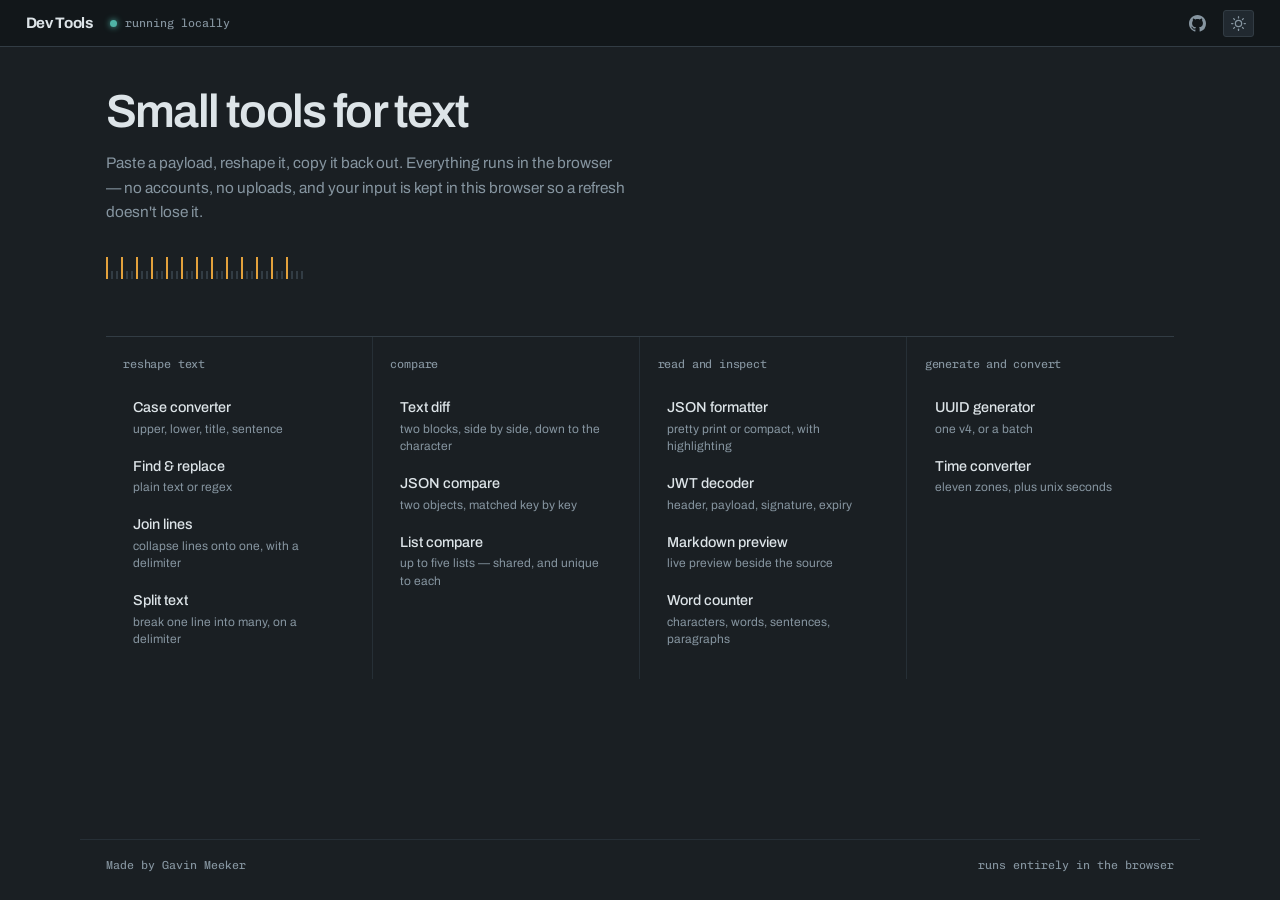
==== commit c16be624: "Shorten hero heading and rail status copy" ====
--- a/index.html
+++ b/index.html
@@ -13,7 +13,7 @@
 <body>
   <header>
     <span class="site-title">Dev Tools</span>
-    <span class="rail-status">running locally · nothing leaves this tab</span>
+    <span class="rail-status">running locally</span>
     <span class="header-spacer"></span>
     <a class="rail-link" href="https://github.com/gavin-meeker/dev-tools" target="_blank" rel="noopener" title="Source on GitHub" aria-label="Source on GitHub"><svg viewBox="0 0 16 16" aria-hidden="true"><path d="M8 0C3.58 0 0 3.58 0 8c0 3.54 2.29 6.53 5.47 7.59.4.07.55-.17.55-.38 0-.19-.01-.82-.01-1.49-2.01.37-2.53-.49-2.69-.94-.09-.23-.48-.94-.82-1.13-.28-.15-.68-.52-.01-.53.63-.01 1.08.58 1.23.82.72 1.21 1.87.87 2.33.66.07-.52.28-.87.51-1.07-1.78-.2-3.64-.89-3.64-3.95 0-.87.31-1.59.82-2.15-.08-.2-.36-1.02.08-2.12 0 0 .67-.21 2.2.82.64-.18 1.32-.27 2-.27s1.36.09 2 .27c1.53-1.04 2.2-.82 2.2-.82.44 1.1.16 1.92.08 2.12.51.56.82 1.27.82 2.15 0 3.07-1.87 3.75-3.65 3.95.29.25.54.73.54 1.48 0 1.07-.01 1.93-.01 2.2 0 .21.15.46.55.38A8.01 8.01 0 0 0 16 8c0-4.42-3.58-8-8-8Z"/></svg></a>
     <button class="theme-toggle" id="theme-toggle" title="Toggle theme"></button>
@@ -21,7 +21,7 @@
 
   <main>
     <section class="hero">
-      <h1>Thirteen small tools for pushing text around.</h1>
+      <h1>Small tools for text</h1>
       <p>Paste a payload, reshape it, copy it back out. Everything runs in the browser — no accounts, no uploads, and your input is kept in this browser so a refresh doesn't lose it.</p>
       <div class="ticks" aria-hidden="true">
         <i class="on"></i><i></i><i></i><i class="on"></i><i></i><i></i><i class="on"></i><i></i><i></i><i class="on"></i>
--- a/styles.css
+++ b/styles.css
@@ -858,13 +858,10 @@
   grid-template-columns: 1fr 1fr;
   border: 1px solid var(--color-border);
   border-radius: var(--radius);
-  overflow: hidden;
+  overflow: clip;
   background: var(--color-recess);
   margin-top: 0.5rem;
 }
-
-.diff-side { overflow: auto; }
-.diff-side:first-child { border-right: 1px solid var(--color-border); }
 
 .diff-side-header {
   font-family: var(--font-mono);
@@ -878,11 +875,16 @@
   justify-content: space-between;
   position: sticky;
   top: 0;
-}
+  z-index: 1;
+}
+
+.diff-side-header.left,
+.diff-line.left { border-right: 1px solid var(--color-border); }
 
 .diff-line {
   display: flex;
-  white-space: pre;
+  white-space: pre-wrap;
+  overflow-wrap: anywhere;
   line-height: 1.8;
   font-family: var(--font-mono);
   font-size: 0.82rem;
@@ -892,6 +894,7 @@
 .diff-line-num {
   width: 2.6rem;
   min-width: 2.6rem;
+  flex-shrink: 0;
   text-align: right;
   padding: 0 0.6rem 0 0.3rem;
   color: var(--color-text-light);
@@ -912,7 +915,9 @@
 .diff-line.removed .diff-line-num { background: var(--color-diff-removed-num); color: var(--color-diff-removed-text); opacity: 1; }
 .diff-line.removed .diff-line-content { color: var(--color-text); }
 
-.diff-line.empty { background: var(--color-diff-empty); opacity: 0.4; }
+.diff-line.charwise { background: transparent; }
+
+.diff-line.empty { background: var(--color-diff-empty); }
 .diff-line.empty .diff-line-num { background: var(--color-diff-empty); }
 
 .diff-line.unchanged { background: transparent; }
@@ -928,8 +933,13 @@
 }
 
 @media (max-width: 640px) {
+  /* One column stacks each row's original directly above its modified
+     counterpart; the tinted number gutter is the side cue, so the column
+     headers would sit orphaned at the top. */
   .diff-view { grid-template-columns: 1fr; }
-  .diff-side:first-child { border-right: 0; border-bottom: 1px solid var(--color-border); }
+  .diff-side-header { display: none; }
+  .diff-line.left { border-right: 0; }
+  .diff-line.right { border-bottom: 1px solid var(--color-border); }
 }
 
 /* ==========================================================================
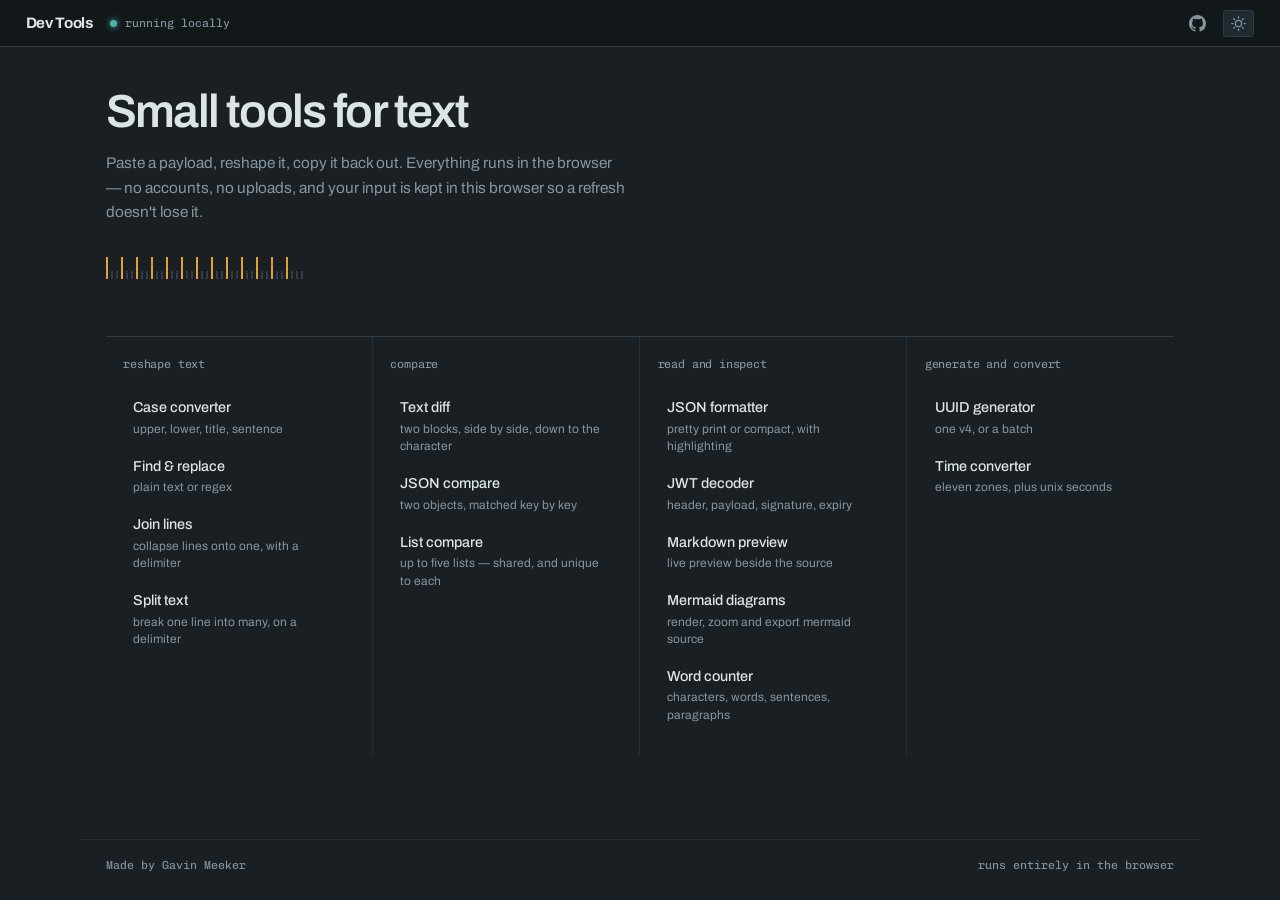
==== commit 37e903ed: "Add a dedicated mermaid diagram tool Renders mermaid source live beside the editor, with wheel/pinch" ====
--- a/index.html
+++ b/index.html
@@ -50,6 +50,7 @@
         <a class="sw" href="tools/json-formatter.html"><span class="k">JSON formatter</span><small>pretty print or compact, with highlighting</small></a>
         <a class="sw" href="tools/jwt-decoder.html"><span class="k">JWT decoder</span><small>header, payload, signature, expiry</small></a>
         <a class="sw" href="tools/markdown-preview.html"><span class="k">Markdown preview</span><small>live preview beside the source</small></a>
+        <a class="sw" href="tools/mermaid-preview.html"><span class="k">Mermaid diagrams</span><small>render, zoom and export mermaid source</small></a>
         <a class="sw" href="tools/word-counter.html"><span class="k">Word counter</span><small>characters, words, sentences, paragraphs</small></a>
       </div>
       <div class="col">
